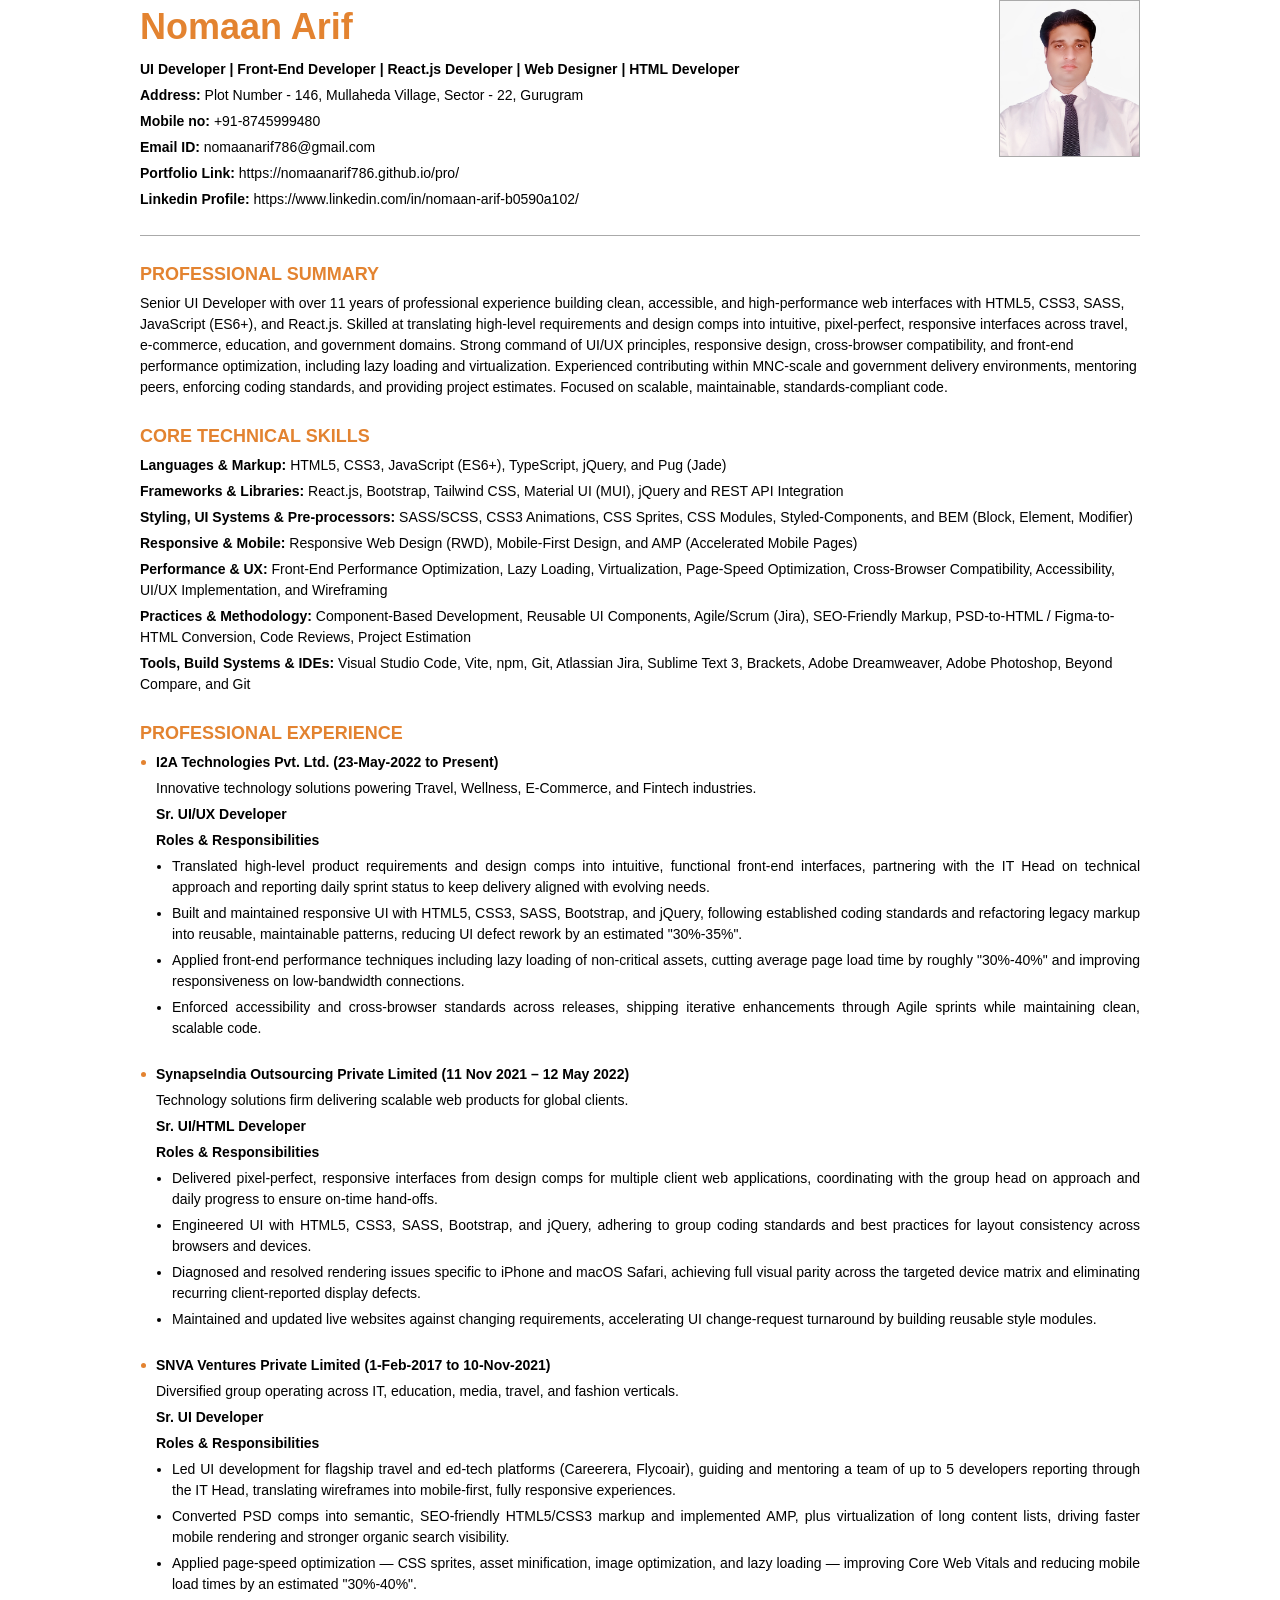
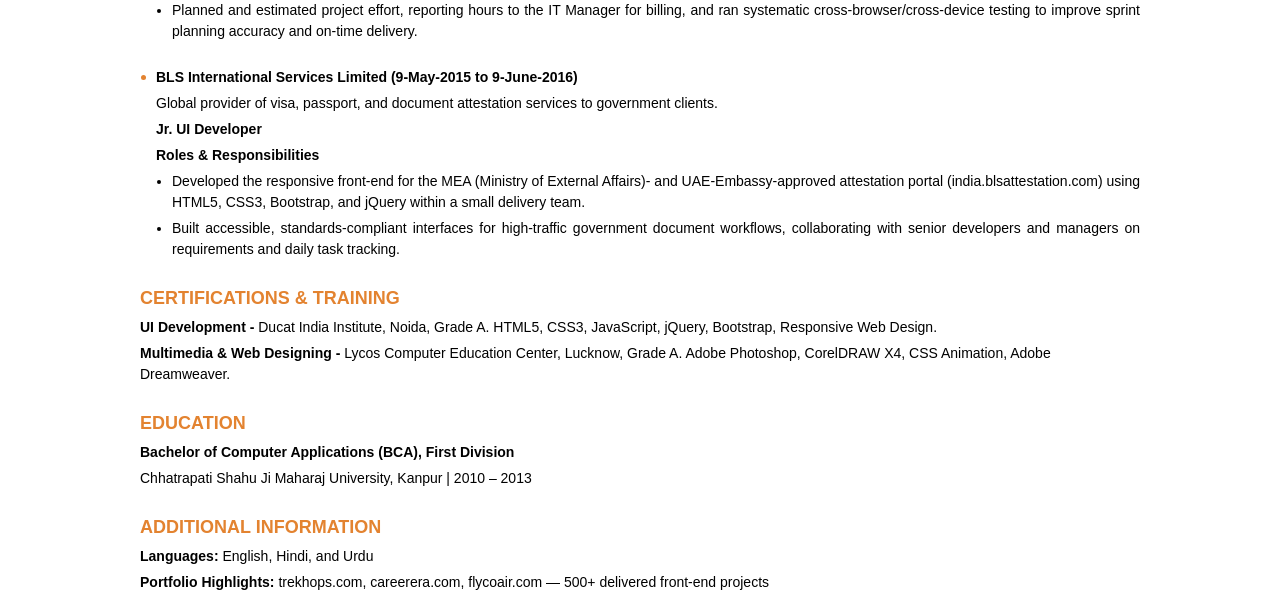
==== index.html @ 3e776d9b "new" ====
<!DOCTYPE html PUBLIC "-//W3C//DTD XHTML 1.0 Transitional//EN" "http://www.w3.org/TR/xhtml1/DTD/xhtml1-transitional.dtd">
<html xmlns="http://www.w3.org/1999/xhtml"><head><meta http-equiv="Content-Type" content="text/html; charset=UTF-8">
<title>cv_of_NomaanArif</title>
<link rel="stylesheet" href="style.css" type="text/css">
</head>
<body>
<div class="main">
    <p class="head">Nomaan Arif</p>
    <p><b>UI Developer | Front-End Developer | React.js Developer | Web Designer | HTML Developer</b></p>
    <p class="email_no"><strong>Address:</strong> Plot Number - 146, Mullaheda Village, Sector - 22, Gurugram</p>
    <p class="email_no"><strong>Mobile no:</strong> <a href="tel:+918745999480" target="_blank">+91-8745999480</a></p>
    <p class="email_no"><strong>Email ID:</strong> <a href="mailto:nomaanarif786@gmail.com" target="_blank">nomaanarif786@gmail.com</a></p>
    <p><strong>Portfolio Link:</strong> <a href="https://nomaanarif786.github.io/pro/" target="_blank">https://nomaanarif786.github.io/pro/</a></p>
    <p><strong>Linkedin Profile:</strong> <a href="https://www.linkedin.com/in/nomaan-arif-b0590a102/" target="_blank">https://www.linkedin.com/in/nomaan-arif-b0590a102/</a></p>
    <img src="images/dp.jpg" class="dp" />
    <hr>
    
    
    
    <p class="head1">PROFESSIONAL SUMMARY</p>
    <p class="m_b_30">Senior UI Developer with <span id="year"></span> of professional experience building clean, accessible, and high-performance web interfaces with HTML5, CSS3, SASS, JavaScript (ES6+), and React.js. Skilled at translating high-level requirements and design comps into intuitive, pixel-perfect, responsive interfaces across travel, e-commerce, education, and government domains. Strong command of UI/UX principles, responsive design, cross-browser compatibility, and front-end performance optimization, including lazy loading and virtualization. Experienced contributing within MNC-scale and government delivery environments, mentoring peers, enforcing coding standards, and providing project estimates. Focused on scalable, maintainable, standards-compliant code.</p>
    
    
    
    <p class="head1">CORE TECHNICAL SKILLS</p>
    <p><b>Languages & Markup:</b> HTML5, CSS3, JavaScript (ES6+), TypeScript, jQuery, and Pug (Jade)</p>
    <p><b>Frameworks & Libraries:</b> React.js, Bootstrap, Tailwind CSS, Material UI (MUI), jQuery and REST API Integration</p>
    <p><b>Styling, UI Systems & Pre-processors:</b> SASS/SCSS, CSS3 Animations, CSS Sprites, CSS Modules, Styled-Components, and BEM (Block, Element, Modifier)</p>
    <p><b>Responsive & Mobile:</b> Responsive Web Design (RWD), Mobile-First Design, and AMP (Accelerated Mobile Pages)</p>
    <p><b>Performance & UX:</b> Front-End Performance Optimization, Lazy Loading, Virtualization, Page-Speed Optimization, Cross-Browser Compatibility, Accessibility, UI/UX Implementation, and Wireframing</p>
    <p><b>Practices & Methodology:</b> Component-Based Development, Reusable UI Components, Agile/Scrum (Jira), SEO-Friendly Markup, PSD-to-HTML / Figma-to-HTML Conversion, Code Reviews, Project Estimation</p>
    <p class="m_b_30"><b>Tools, Build Systems & IDEs:</b> Visual Studio Code, Vite, npm, Git, Atlassian Jira, Sublime Text 3, Brackets, Adobe Dreamweaver, Adobe Photoshop, Beyond Compare, and Git</p>
    
    
    <p class="head1">PROFESSIONAL EXPERIENCE</p>
    <div class="full_width">
        <p class="bullet"><strong>I2A Technologies Pvt. Ltd. (23-May-2022 to Present)</strong></p>
        <p>Innovative technology solutions powering Travel, Wellness, E-Commerce, and Fintech industries.</p>
        <p><strong>Sr. UI/UX Developer</strong></p>
        <p><strong>Roles & Responsibilities</strong></p>
        <div class="full_width">
            <ul class="unorder m_b">
                <li>Translated high-level product requirements and design comps into intuitive, functional front-end interfaces, partnering with the IT Head on technical approach and reporting daily sprint status to keep delivery aligned with evolving needs.</li>
                <li>Built and maintained responsive UI with HTML5, CSS3, SASS, Bootstrap, and jQuery, following established coding standards and refactoring legacy markup into reusable, maintainable patterns, reducing UI defect rework by an estimated "30%-35%".</li>
                <li>Applied front-end performance techniques including lazy loading of non-critical assets, cutting average page load time by roughly "30%-40%" and improving responsiveness on low-bandwidth connections.</li>
                <li>Enforced accessibility and cross-browser standards across releases, shipping iterative enhancements through Agile sprints while maintaining clean, scalable code.</li>
            </ul>
        </div><!--full_width-->

        <p class="bullet"><strong>SynapseIndia Outsourcing Private Limited (11 Nov 2021 – 12 May 2022)</strong></p>
        <p>Technology solutions firm delivering scalable web products for global clients.</p>
        <p><strong>Sr. UI/HTML Developer</strong></p>
        <p><strong>Roles & Responsibilities</strong></p>
        <div class="full_width">
            <ul class="unorder m_b">
                <li>Delivered pixel-perfect, responsive interfaces from design comps for multiple client web applications, coordinating with the group head on approach and daily progress to ensure on-time hand-offs.</li>
                <li>Engineered UI with HTML5, CSS3, SASS, Bootstrap, and jQuery, adhering to group coding standards and best practices for layout consistency across browsers and devices.</li>
                <li>Diagnosed and resolved rendering issues specific to iPhone and macOS Safari, achieving full visual parity across the targeted device matrix and eliminating recurring client-reported display defects.</li>
                <li>Maintained and updated live websites against changing requirements, accelerating UI change-request turnaround by building reusable style modules.</li>
            </ul>
        </div><!--full_width-->
        <p class="bullet"><strong>SNVA Ventures Private Limited (1-Feb-2017 to 10-Nov-2021)</strong></p>
        <p>Diversified group operating across IT, education, media, travel, and fashion verticals.</p>
        <p><strong>Sr. UI Developer</strong></p>
        <p><strong>Roles & Responsibilities</strong></p>
        <div class="full_width">
            <ul class="unorder m_b">
                <li>Led UI development for flagship travel and ed-tech platforms (Careerera, Flycoair), guiding and mentoring a team of up to 5 developers reporting through the IT Head, translating wireframes into mobile-first, fully responsive experiences.</li>
                <li>Converted PSD comps into semantic, SEO-friendly HTML5/CSS3 markup and implemented AMP, plus virtualization of long content lists, driving faster mobile rendering and stronger organic search visibility.</li>
                <li>Applied page-speed optimization — CSS sprites, asset minification, image optimization, and lazy loading — improving Core Web Vitals and reducing mobile load times by an estimated "30%-40%".</li>
                <li>Planned and estimated project effort, reporting hours to the IT Manager for billing, and ran systematic cross-browser/cross-device testing to improve sprint planning accuracy and on-time delivery.</li>
            </ul>
        </div><!--full_width-->
        <p class="bullet"><strong>BLS International Services Limited (9-May-2015 to 9-June-2016)</strong></p>
        <p>Global provider of visa, passport, and document attestation services to government clients.</p>
        <p><strong>Jr. UI Developer</strong></p>
        <p><strong>Roles & Responsibilities</strong></p>
        <div class="full_width">
            <ul class="unorder">
                <li>Developed the responsive front-end for the MEA (Ministry of External Affairs)- and UAE-Embassy-approved attestation portal (india.blsattestation.com) using HTML5, CSS3, Bootstrap, and jQuery within a small delivery team.</li>
                <li>Built accessible, standards-compliant interfaces for high-traffic government document workflows, collaborating with senior developers and managers on requirements and daily task tracking.</li>
            </ul>
        </div><!--full_width-->
    </div><!--full_width-->


    <p class="head1">CERTIFICATIONS & TRAINING</p>
    <p><b>UI Development -</b> Ducat India Institute, Noida, Grade A. HTML5, CSS3, JavaScript, jQuery, Bootstrap, Responsive Web Design.</p>
    <p class="m_b_30"><b>Multimedia & Web Designing -</b> Lycos Computer Education Center, Lucknow, Grade A. Adobe Photoshop, CorelDRAW X4, CSS Animation, Adobe Dreamweaver.</p>
    
    
    <p class="head1">EDUCATION</p>
    <p><b>Bachelor of Computer Applications (BCA), First Division</b></p>
    <p class="m_b_30">Chhatrapati Shahu Ji Maharaj University, Kanpur  |  2010 – 2013</p>
    
    
    
    <p class="head1">ADDITIONAL INFORMATION</p>
    <p><strong>Languages:</strong> English, Hindi, and Urdu</p>
    <p><strong>Portfolio Highlights:</strong> trekhops.com, careerera.com, flycoair.com — 500+ delivered front-end projects</p>
    

    
</div><!--main-->

<script>
    function getExperience(joinDate) {
        const today = new Date();
        const joining = new Date(joinDate);

        // Current completed years
        let years = today.getFullYear() - joining.getFullYear();

        const thisYearAnniversary = new Date(
            today.getFullYear(),
            joining.getMonth(),
            joining.getDate()
        );

        if (today < thisYearAnniversary) {
            years--;
        }

        // Last anniversary
        const lastAnniversary = new Date(
            years + joining.getFullYear(),
            joining.getMonth(),
            joining.getDate()
        );

        // Next anniversary
        const nextAnniversary = new Date(
            lastAnniversary.getFullYear() + 1,
            joining.getMonth(),
            joining.getDate()
        );

        // About period starts 3 months before next anniversary
        const aboutStart = new Date(nextAnniversary);
        aboutStart.setMonth(aboutStart.getMonth() - 3);

        if (today >= aboutStart && today < nextAnniversary) {
            return `about ${years + 1} years`;
        }

        return `over ${years} years`;
    }

    // Example
    document.getElementById("year").innerHTML = getExperience("2015-05-09");
    // console.log(getExperience("2015-05-09"));
</script>
</body>
</html>
---- style.css ----
@charset "utf-8";
*{padding:0;margin:0;box-sizing:border-box;-webkit-box-sizing:border-box;-moz-box-sizing:border-box;-ms-box-sizing:border-box;-o-box-sizing:border-box;}
body{font-family:Arial, Helvetica, sans-serif;line-height: 1.5;font-size:14px;color:#000;}
div.clear{clear:both;}
a, a:hover, a:active, a:focus{color:#000;text-decoration: none;}
a.color{color:#e38330;font-weight: bold;}
/*li::marker{font-weight: bold;}*/
div.main{width:1000px;margin:auto;position:relative;}
p{width:100%;float:left;margin-bottom: 5px;}
p.head{color:#e38330;font-weight: bold;font-size:36px;}
p.head1{color:#e38330;font-weight: bold;text-transform: uppercase;font-size: 18px;}
p.bullet{position: relative;}
p.bullet::before{content:"";position: absolute;left:-15px;top:8px;background: #e38330;width:5px;height:5px;border-radius: 100%;-webkit-border-radius: 100%;-moz-border-radius: 100%;}
p.email_no > a{color:#000;text-decoration: none;}
img.dp{position:absolute;top:0;right:0;width:auto;height:157px;border:1px solid #aaa;}
hr{width:100%;padding:0;height: 1px;border:none;background: #aaa;float:left;margin:20px 0 25px;}
ul.unorder, ol.order{width:100%;float:left;margin-bottom: 20px;padding:0 0 0 16px;}
div.full_width{width:100%;float:left;padding-left:16px;}
div.full_width div.full_width{padding-left:0;}
ul.unorder > li{width:100%;float:left;list-style: disc;margin-bottom: 5px;text-align: justify;}
.m_b_30{margin-bottom: 25px;}
.m_b_0{margin-bottom: 0;}
ol.order.m_b{margin-bottom: 5px;}
ul.order.m_b{margin-bottom: 5px;}
ol.order > li{width:100%;float:left;list-style: number;margin-bottom: 5px;text-align: justify;}
ol.order.two > li{width:50%;}
ol.order.three > li{width:33.33%;}
ol.order.four > li{width:25%;}
table{width:100%;margin-bottom: 25px;border-collapse: collapse;}
table th, table td{border:1px solid #aaa;padding:2px 10px;}
table tr span.full_width{width:100%;float:left;margin-bottom: 5px;}
table tr span.full_width strong{font-weight:normal;text-decoration:underline;color:#e38330;}
table th{background: #f5f5f5;text-align: left;font-weight: normal;}
table sup{line-height: 1;}
table.two tr > *:first-child{width:250px;}
/* table.four th, table.four td{width:25%;} */
table.align th:first-child, table.align td:first-child{width:20%;}
table.projects.m_b{margin-bottom: 5px;}
table.projects td:first-child{background: #f5f5f5;width:20%;}
table.projects td:last-child > span.color{color:#e38330;}
table.projects ol.m_p_0{margin-bottom: 0;padding-left:15px;}
table.projects ol.m_p_0 > li:last-child{margin-bottom: 0;}
table.personal tr td:first-child{background: #f5f5f5;}
p.declaration{margin-bottom: 25px;}
ul.footer{width:100%;float:left;padding:0;margin:0;}
ul.footer > li{width:50%;float:left;list-style: none;}
ul.footer > li:nth-child(even){text-align: right;}
.bold{font-weight: bold;}
.fLetter{text-transform:capitalize;}
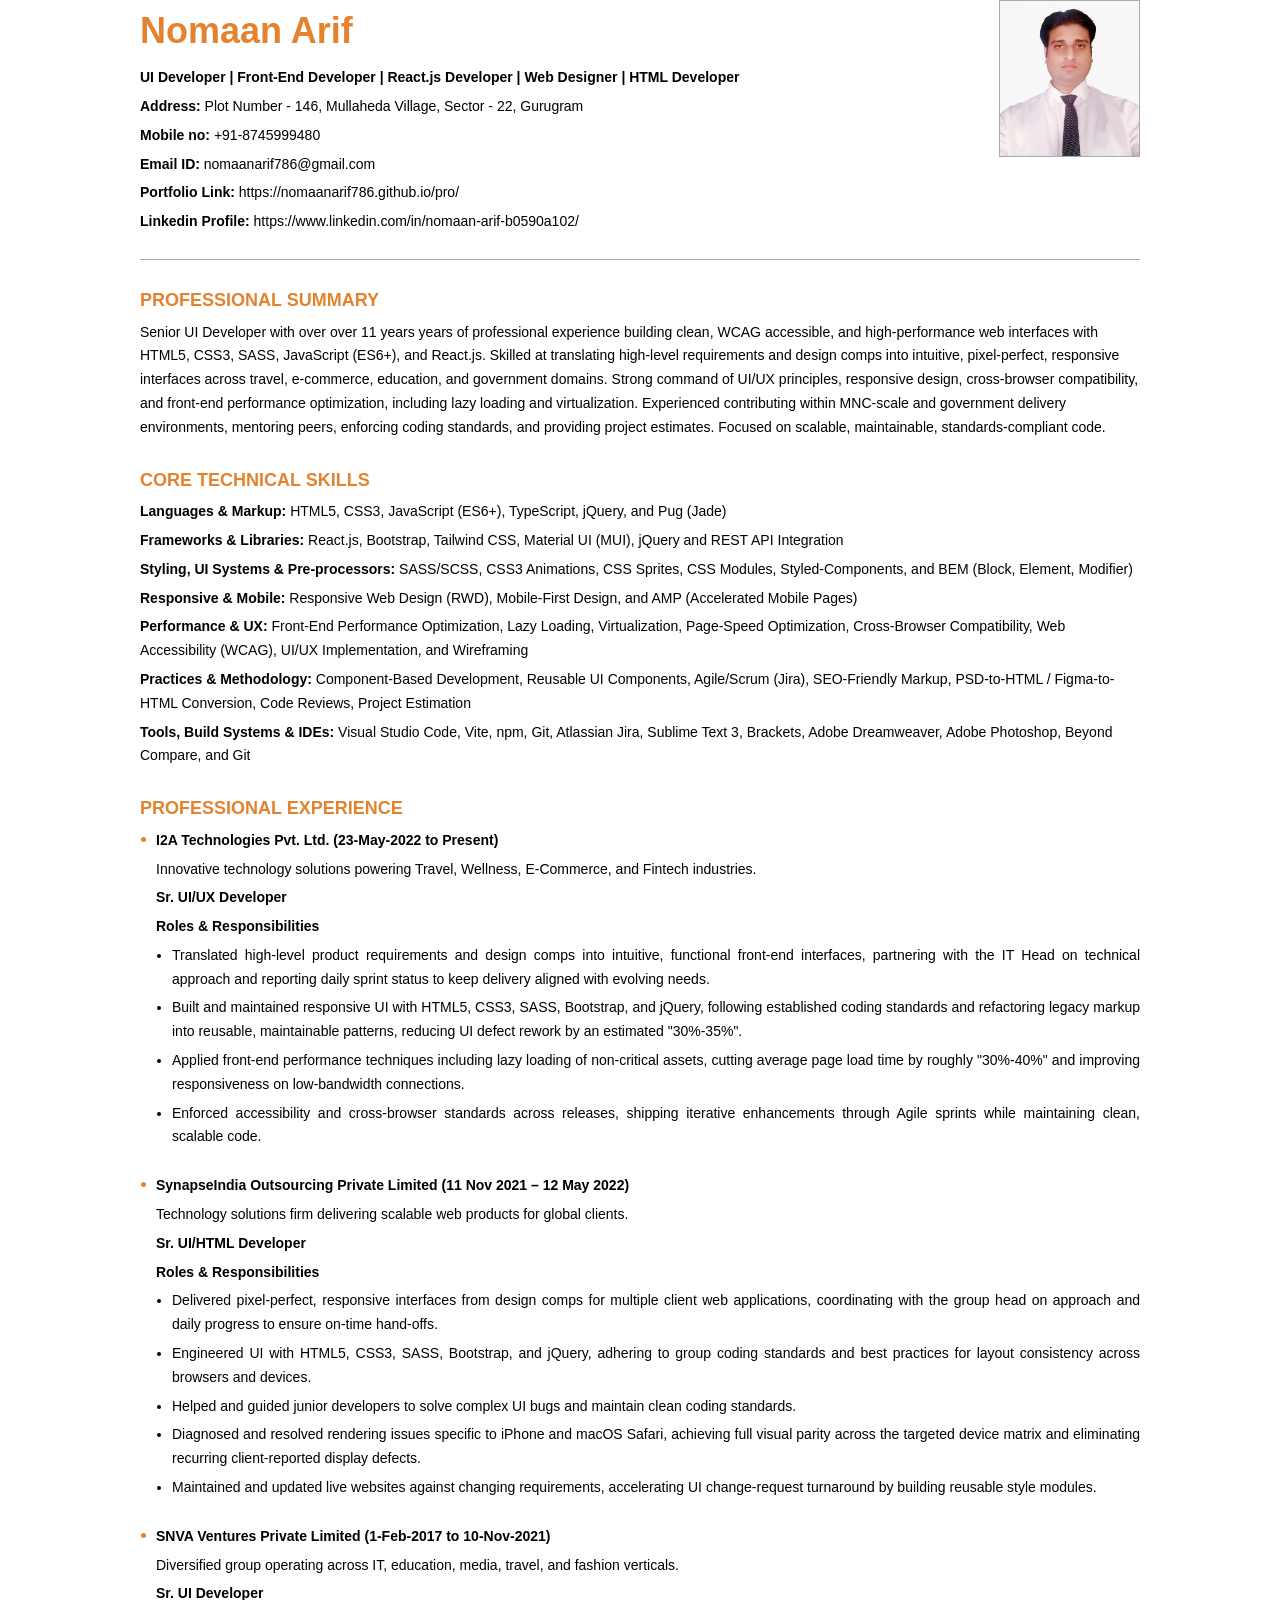
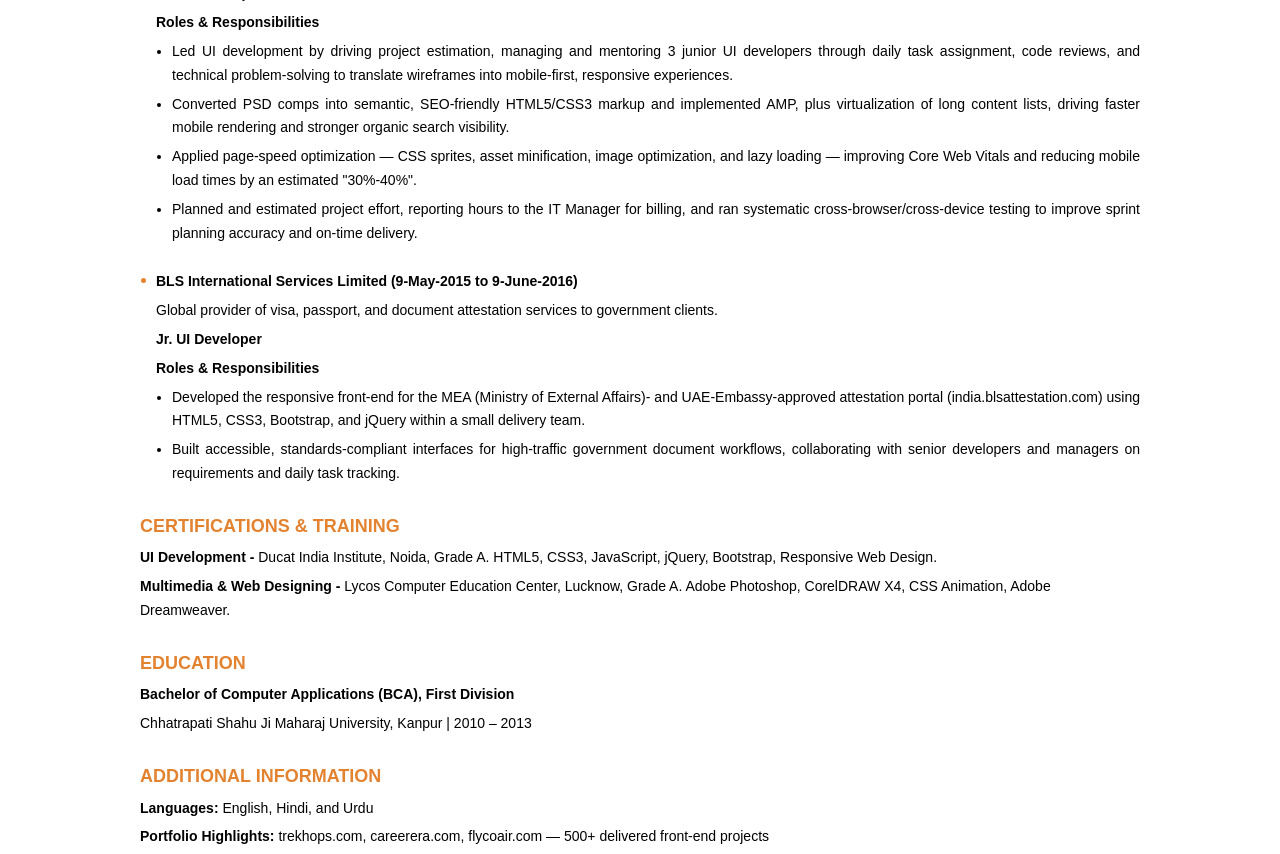
==== commit fd1a3e89: "new" ====
--- a/index.html
+++ b/index.html
@@ -18,7 +18,7 @@
     
     
     <p class="head1">PROFESSIONAL SUMMARY</p>
-    <p class="m_b_30">Senior UI Developer with <span id="year"></span> of professional experience building clean, accessible, and high-performance web interfaces with HTML5, CSS3, SASS, JavaScript (ES6+), and React.js. Skilled at translating high-level requirements and design comps into intuitive, pixel-perfect, responsive interfaces across travel, e-commerce, education, and government domains. Strong command of UI/UX principles, responsive design, cross-browser compatibility, and front-end performance optimization, including lazy loading and virtualization. Experienced contributing within MNC-scale and government delivery environments, mentoring peers, enforcing coding standards, and providing project estimates. Focused on scalable, maintainable, standards-compliant code.</p>
+    <p class="m_b_30">Senior UI Developer with over <span id="year"></span> years of professional experience building clean, WCAG accessible, and high-performance web interfaces with HTML5, CSS3, SASS, JavaScript (ES6+), and React.js. Skilled at translating high-level requirements and design comps into intuitive, pixel-perfect, responsive interfaces across travel, e-commerce, education, and government domains. Strong command of UI/UX principles, responsive design, cross-browser compatibility, and front-end performance optimization, including lazy loading and virtualization. Experienced contributing within MNC-scale and government delivery environments, mentoring peers, enforcing coding standards, and providing project estimates. Focused on scalable, maintainable, standards-compliant code.</p>
     
     
     
@@ -27,7 +27,7 @@
     <p><b>Frameworks & Libraries:</b> React.js, Bootstrap, Tailwind CSS, Material UI (MUI), jQuery and REST API Integration</p>
     <p><b>Styling, UI Systems & Pre-processors:</b> SASS/SCSS, CSS3 Animations, CSS Sprites, CSS Modules, Styled-Components, and BEM (Block, Element, Modifier)</p>
     <p><b>Responsive & Mobile:</b> Responsive Web Design (RWD), Mobile-First Design, and AMP (Accelerated Mobile Pages)</p>
-    <p><b>Performance & UX:</b> Front-End Performance Optimization, Lazy Loading, Virtualization, Page-Speed Optimization, Cross-Browser Compatibility, Accessibility, UI/UX Implementation, and Wireframing</p>
+    <p><b>Performance & UX:</b> Front-End Performance Optimization, Lazy Loading, Virtualization, Page-Speed Optimization, Cross-Browser Compatibility, Web Accessibility (WCAG), UI/UX Implementation, and Wireframing</p>
     <p><b>Practices & Methodology:</b> Component-Based Development, Reusable UI Components, Agile/Scrum (Jira), SEO-Friendly Markup, PSD-to-HTML / Figma-to-HTML Conversion, Code Reviews, Project Estimation</p>
     <p class="m_b_30"><b>Tools, Build Systems & IDEs:</b> Visual Studio Code, Vite, npm, Git, Atlassian Jira, Sublime Text 3, Brackets, Adobe Dreamweaver, Adobe Photoshop, Beyond Compare, and Git</p>
     
@@ -55,6 +55,7 @@
             <ul class="unorder m_b">
                 <li>Delivered pixel-perfect, responsive interfaces from design comps for multiple client web applications, coordinating with the group head on approach and daily progress to ensure on-time hand-offs.</li>
                 <li>Engineered UI with HTML5, CSS3, SASS, Bootstrap, and jQuery, adhering to group coding standards and best practices for layout consistency across browsers and devices.</li>
+                <li>Helped and guided junior developers to solve complex UI bugs and maintain clean coding standards.</li>
                 <li>Diagnosed and resolved rendering issues specific to iPhone and macOS Safari, achieving full visual parity across the targeted device matrix and eliminating recurring client-reported display defects.</li>
                 <li>Maintained and updated live websites against changing requirements, accelerating UI change-request turnaround by building reusable style modules.</li>
             </ul>
@@ -65,7 +66,7 @@
         <p><strong>Roles & Responsibilities</strong></p>
         <div class="full_width">
             <ul class="unorder m_b">
-                <li>Led UI development for flagship travel and ed-tech platforms (Careerera, Flycoair), guiding and mentoring a team of up to 5 developers reporting through the IT Head, translating wireframes into mobile-first, fully responsive experiences.</li>
+                <li>Led UI development by driving project estimation, managing and mentoring 3 junior UI developers through daily task assignment, code reviews, and technical problem-solving to translate wireframes into mobile-first, responsive experiences.</li>
                 <li>Converted PSD comps into semantic, SEO-friendly HTML5/CSS3 markup and implemented AMP, plus virtualization of long content lists, driving faster mobile rendering and stronger organic search visibility.</li>
                 <li>Applied page-speed optimization — CSS sprites, asset minification, image optimization, and lazy loading — improving Core Web Vitals and reducing mobile load times by an estimated "30%-40%".</li>
                 <li>Planned and estimated project effort, reporting hours to the IT Manager for billing, and ran systematic cross-browser/cross-device testing to improve sprint planning accuracy and on-time delivery.</li>
--- a/style.css
+++ b/style.css
@@ -1,6 +1,6 @@
 @charset "utf-8";
 *{padding:0;margin:0;box-sizing:border-box;-webkit-box-sizing:border-box;-moz-box-sizing:border-box;-ms-box-sizing:border-box;-o-box-sizing:border-box;}
-body{font-family:Arial, Helvetica, sans-serif;line-height: 1.5;font-size:14px;color:#000;}
+body{font-family:Arial, Helvetica, sans-serif;line-height: 1.7;font-size:14px;color:#000;}
 div.clear{clear:both;}
 a, a:hover, a:active, a:focus{color:#000;text-decoration: none;}
 a.color{color:#e38330;font-weight: bold;}
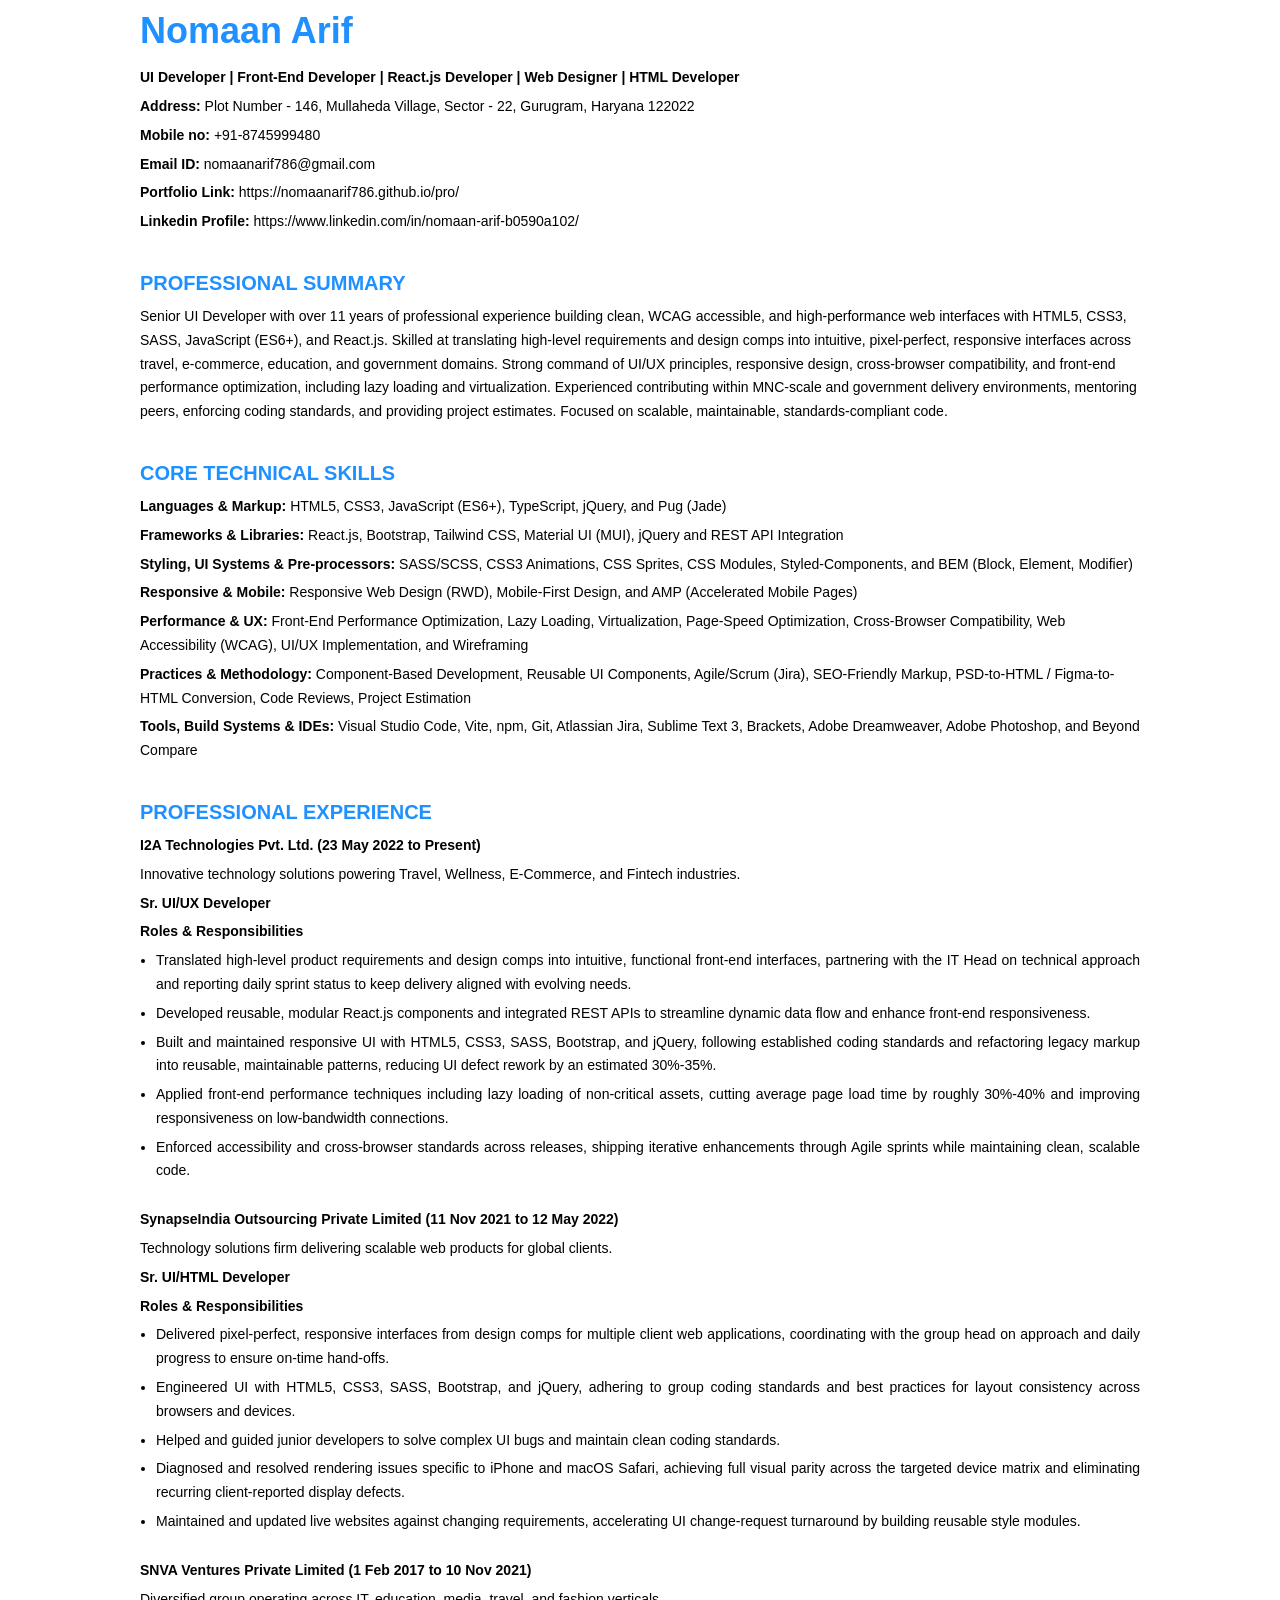
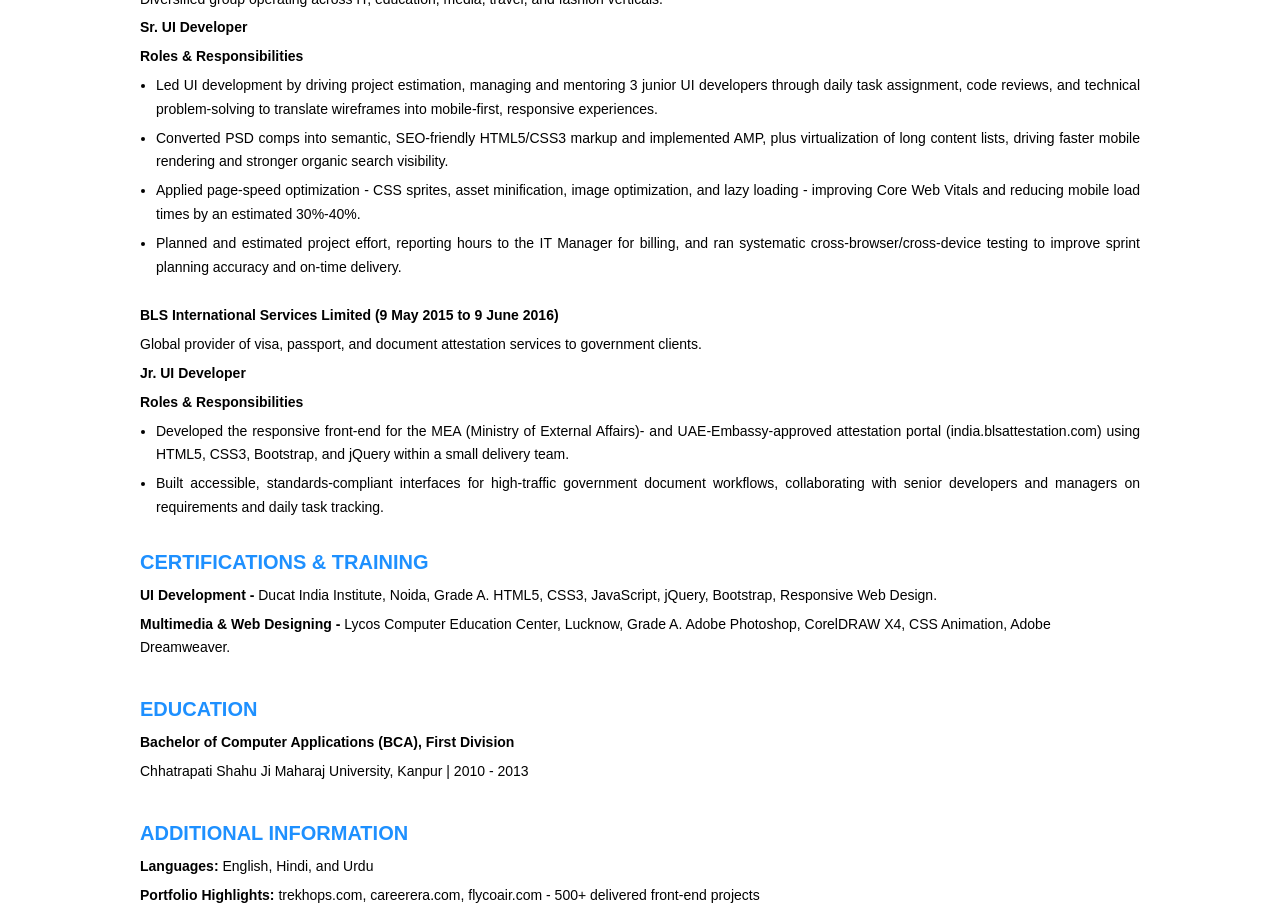
==== commit 97901aa3: "new" ====
--- a/index.html
+++ b/index.html
@@ -1,24 +1,26 @@
-<!DOCTYPE html PUBLIC "-//W3C//DTD XHTML 1.0 Transitional//EN" "http://www.w3.org/TR/xhtml1/DTD/xhtml1-transitional.dtd">
-<html xmlns="http://www.w3.org/1999/xhtml"><head><meta http-equiv="Content-Type" content="text/html; charset=UTF-8">
-<title>cv_of_NomaanArif</title>
-<link rel="stylesheet" href="style.css" type="text/css">
+<!DOCTYPE html>
+<html>
+<head>
+    <meta http-equiv="Content-Type" content="text/html; charset=UTF-8">
+    <title>cv_of_NomaanArif</title>
+    <link rel="stylesheet" href="style.css" type="text/css">
 </head>
 <body>
 <div class="main">
     <p class="head">Nomaan Arif</p>
     <p><b>UI Developer | Front-End Developer | React.js Developer | Web Designer | HTML Developer</b></p>
-    <p class="email_no"><strong>Address:</strong> Plot Number - 146, Mullaheda Village, Sector - 22, Gurugram</p>
+    <p class="email_no"><strong>Address:</strong> Plot Number - 146, Mullaheda Village, Sector - 22, Gurugram, Haryana 122022</p>
     <p class="email_no"><strong>Mobile no:</strong> <a href="tel:+918745999480" target="_blank">+91-8745999480</a></p>
     <p class="email_no"><strong>Email ID:</strong> <a href="mailto:nomaanarif786@gmail.com" target="_blank">nomaanarif786@gmail.com</a></p>
     <p><strong>Portfolio Link:</strong> <a href="https://nomaanarif786.github.io/pro/" target="_blank">https://nomaanarif786.github.io/pro/</a></p>
-    <p><strong>Linkedin Profile:</strong> <a href="https://www.linkedin.com/in/nomaan-arif-b0590a102/" target="_blank">https://www.linkedin.com/in/nomaan-arif-b0590a102/</a></p>
-    <img src="images/dp.jpg" class="dp" />
-    <hr>
+    <p class="m_b_30"><strong>Linkedin Profile:</strong> <a href="https://www.linkedin.com/in/nomaan-arif-b0590a102/" target="_blank">https://www.linkedin.com/in/nomaan-arif-b0590a102/</a></p>
+    <!-- <img src="images/dp.jpg" class="dp" />
+    <hr> -->
     
     
     
     <p class="head1">PROFESSIONAL SUMMARY</p>
-    <p class="m_b_30">Senior UI Developer with over <span id="year"></span> years of professional experience building clean, WCAG accessible, and high-performance web interfaces with HTML5, CSS3, SASS, JavaScript (ES6+), and React.js. Skilled at translating high-level requirements and design comps into intuitive, pixel-perfect, responsive interfaces across travel, e-commerce, education, and government domains. Strong command of UI/UX principles, responsive design, cross-browser compatibility, and front-end performance optimization, including lazy loading and virtualization. Experienced contributing within MNC-scale and government delivery environments, mentoring peers, enforcing coding standards, and providing project estimates. Focused on scalable, maintainable, standards-compliant code.</p>
+    <p class="m_b_30">Senior UI Developer with <span id="year"></span> of professional experience building clean, WCAG accessible, and high-performance web interfaces with HTML5, CSS3, SASS, JavaScript (ES6+), and React.js. Skilled at translating high-level requirements and design comps into intuitive, pixel-perfect, responsive interfaces across travel, e-commerce, education, and government domains. Strong command of UI/UX principles, responsive design, cross-browser compatibility, and front-end performance optimization, including lazy loading and virtualization. Experienced contributing within MNC-scale and government delivery environments, mentoring peers, enforcing coding standards, and providing project estimates. Focused on scalable, maintainable, standards-compliant code.</p>
     
     
     
@@ -29,25 +31,26 @@
     <p><b>Responsive & Mobile:</b> Responsive Web Design (RWD), Mobile-First Design, and AMP (Accelerated Mobile Pages)</p>
     <p><b>Performance & UX:</b> Front-End Performance Optimization, Lazy Loading, Virtualization, Page-Speed Optimization, Cross-Browser Compatibility, Web Accessibility (WCAG), UI/UX Implementation, and Wireframing</p>
     <p><b>Practices & Methodology:</b> Component-Based Development, Reusable UI Components, Agile/Scrum (Jira), SEO-Friendly Markup, PSD-to-HTML / Figma-to-HTML Conversion, Code Reviews, Project Estimation</p>
-    <p class="m_b_30"><b>Tools, Build Systems & IDEs:</b> Visual Studio Code, Vite, npm, Git, Atlassian Jira, Sublime Text 3, Brackets, Adobe Dreamweaver, Adobe Photoshop, Beyond Compare, and Git</p>
+    <p class="m_b_30"><b>Tools, Build Systems & IDEs:</b> Visual Studio Code, Vite, npm, Git, Atlassian Jira, Sublime Text 3, Brackets, Adobe Dreamweaver, Adobe Photoshop, and Beyond Compare</p>
     
     
     <p class="head1">PROFESSIONAL EXPERIENCE</p>
     <div class="full_width">
-        <p class="bullet"><strong>I2A Technologies Pvt. Ltd. (23-May-2022 to Present)</strong></p>
+        <p class="bullet"><strong>I2A Technologies Pvt. Ltd. (23 May 2022 to Present)</strong></p>
         <p>Innovative technology solutions powering Travel, Wellness, E-Commerce, and Fintech industries.</p>
         <p><strong>Sr. UI/UX Developer</strong></p>
         <p><strong>Roles & Responsibilities</strong></p>
         <div class="full_width">
             <ul class="unorder m_b">
                 <li>Translated high-level product requirements and design comps into intuitive, functional front-end interfaces, partnering with the IT Head on technical approach and reporting daily sprint status to keep delivery aligned with evolving needs.</li>
-                <li>Built and maintained responsive UI with HTML5, CSS3, SASS, Bootstrap, and jQuery, following established coding standards and refactoring legacy markup into reusable, maintainable patterns, reducing UI defect rework by an estimated "30%-35%".</li>
-                <li>Applied front-end performance techniques including lazy loading of non-critical assets, cutting average page load time by roughly "30%-40%" and improving responsiveness on low-bandwidth connections.</li>
+                <li>Developed reusable, modular React.js components and integrated REST APIs to streamline dynamic data flow and enhance front-end responsiveness.</li>
+                <li>Built and maintained responsive UI with HTML5, CSS3, SASS, Bootstrap, and jQuery, following established coding standards and refactoring legacy markup into reusable, maintainable patterns, reducing UI defect rework by an estimated 30%-35%.</li>
+                <li>Applied front-end performance techniques including lazy loading of non-critical assets, cutting average page load time by roughly 30%-40% and improving responsiveness on low-bandwidth connections.</li>
                 <li>Enforced accessibility and cross-browser standards across releases, shipping iterative enhancements through Agile sprints while maintaining clean, scalable code.</li>
             </ul>
         </div><!--full_width-->
 
-        <p class="bullet"><strong>SynapseIndia Outsourcing Private Limited (11 Nov 2021 – 12 May 2022)</strong></p>
+        <p class="bullet"><strong>SynapseIndia Outsourcing Private Limited (11 Nov 2021 to 12 May 2022)</strong></p>
         <p>Technology solutions firm delivering scalable web products for global clients.</p>
         <p><strong>Sr. UI/HTML Developer</strong></p>
         <p><strong>Roles & Responsibilities</strong></p>
@@ -60,7 +63,7 @@
                 <li>Maintained and updated live websites against changing requirements, accelerating UI change-request turnaround by building reusable style modules.</li>
             </ul>
         </div><!--full_width-->
-        <p class="bullet"><strong>SNVA Ventures Private Limited (1-Feb-2017 to 10-Nov-2021)</strong></p>
+        <p class="bullet"><strong>SNVA Ventures Private Limited (1 Feb 2017 to 10 Nov 2021)</strong></p>
         <p>Diversified group operating across IT, education, media, travel, and fashion verticals.</p>
         <p><strong>Sr. UI Developer</strong></p>
         <p><strong>Roles & Responsibilities</strong></p>
@@ -68,11 +71,11 @@
             <ul class="unorder m_b">
                 <li>Led UI development by driving project estimation, managing and mentoring 3 junior UI developers through daily task assignment, code reviews, and technical problem-solving to translate wireframes into mobile-first, responsive experiences.</li>
                 <li>Converted PSD comps into semantic, SEO-friendly HTML5/CSS3 markup and implemented AMP, plus virtualization of long content lists, driving faster mobile rendering and stronger organic search visibility.</li>
-                <li>Applied page-speed optimization — CSS sprites, asset minification, image optimization, and lazy loading — improving Core Web Vitals and reducing mobile load times by an estimated "30%-40%".</li>
+                <li>Applied page-speed optimization - CSS sprites, asset minification, image optimization, and lazy loading - improving Core Web Vitals and reducing mobile load times by an estimated 30%-40%.</li>
                 <li>Planned and estimated project effort, reporting hours to the IT Manager for billing, and ran systematic cross-browser/cross-device testing to improve sprint planning accuracy and on-time delivery.</li>
             </ul>
         </div><!--full_width-->
-        <p class="bullet"><strong>BLS International Services Limited (9-May-2015 to 9-June-2016)</strong></p>
+        <p class="bullet"><strong>BLS International Services Limited (9 May 2015 to 9 June 2016)</strong></p>
         <p>Global provider of visa, passport, and document attestation services to government clients.</p>
         <p><strong>Jr. UI Developer</strong></p>
         <p><strong>Roles & Responsibilities</strong></p>
@@ -92,13 +95,13 @@
     
     <p class="head1">EDUCATION</p>
     <p><b>Bachelor of Computer Applications (BCA), First Division</b></p>
-    <p class="m_b_30">Chhatrapati Shahu Ji Maharaj University, Kanpur  |  2010 – 2013</p>
+    <p class="m_b_30">Chhatrapati Shahu Ji Maharaj University, Kanpur | 2010 - 2013</p>
     
     
     
     <p class="head1">ADDITIONAL INFORMATION</p>
     <p><strong>Languages:</strong> English, Hindi, and Urdu</p>
-    <p><strong>Portfolio Highlights:</strong> trekhops.com, careerera.com, flycoair.com — 500+ delivered front-end projects</p>
+    <p><strong>Portfolio Highlights:</strong> trekhops.com, careerera.com, flycoair.com - 500+ delivered front-end projects</p>
     
 
     
--- a/style.css
+++ b/style.css
@@ -1,24 +1,27 @@
 @charset "utf-8";
+:root{
+    --c1:dodgerblue;
+}
 *{padding:0;margin:0;box-sizing:border-box;-webkit-box-sizing:border-box;-moz-box-sizing:border-box;-ms-box-sizing:border-box;-o-box-sizing:border-box;}
 body{font-family:Arial, Helvetica, sans-serif;line-height: 1.7;font-size:14px;color:#000;}
 div.clear{clear:both;}
 a, a:hover, a:active, a:focus{color:#000;text-decoration: none;}
-a.color{color:#e38330;font-weight: bold;}
+a.color{color:var(--c1);font-weight: bold;}
 /*li::marker{font-weight: bold;}*/
 div.main{width:1000px;margin:auto;position:relative;}
 p{width:100%;float:left;margin-bottom: 5px;}
-p.head{color:#e38330;font-weight: bold;font-size:36px;}
-p.head1{color:#e38330;font-weight: bold;text-transform: uppercase;font-size: 18px;}
+p.head{color:var(--c1);font-weight: bold;font-size:36px;}
+p.head1{color:var(--c1);font-weight: bold;text-transform: uppercase;font-size: 20px;}
 p.bullet{position: relative;}
-p.bullet::before{content:"";position: absolute;left:-15px;top:8px;background: #e38330;width:5px;height:5px;border-radius: 100%;-webkit-border-radius: 100%;-moz-border-radius: 100%;}
+p.bullet::before{content:"";position: absolute;left:-15px;top:8px;background: var(--c1);width:5px;height:5px;border-radius: 100%;-webkit-border-radius: 100%;-moz-border-radius: 100%;display: none;}
 p.email_no > a{color:#000;text-decoration: none;}
 img.dp{position:absolute;top:0;right:0;width:auto;height:157px;border:1px solid #aaa;}
 hr{width:100%;padding:0;height: 1px;border:none;background: #aaa;float:left;margin:20px 0 25px;}
 ul.unorder, ol.order{width:100%;float:left;margin-bottom: 20px;padding:0 0 0 16px;}
-div.full_width{width:100%;float:left;padding-left:16px;}
+div.full_width{width:100%;float:left;padding-left:0;}
 div.full_width div.full_width{padding-left:0;}
 ul.unorder > li{width:100%;float:left;list-style: disc;margin-bottom: 5px;text-align: justify;}
-.m_b_30{margin-bottom: 25px;}
+.m_b_30{margin-bottom: 32px;}
 .m_b_0{margin-bottom: 0;}
 ol.order.m_b{margin-bottom: 5px;}
 ul.order.m_b{margin-bottom: 5px;}
@@ -29,7 +32,7 @@
 table{width:100%;margin-bottom: 25px;border-collapse: collapse;}
 table th, table td{border:1px solid #aaa;padding:2px 10px;}
 table tr span.full_width{width:100%;float:left;margin-bottom: 5px;}
-table tr span.full_width strong{font-weight:normal;text-decoration:underline;color:#e38330;}
+table tr span.full_width strong{font-weight:normal;text-decoration:underline;color:var(--c1);}
 table th{background: #f5f5f5;text-align: left;font-weight: normal;}
 table sup{line-height: 1;}
 table.two tr > *:first-child{width:250px;}
@@ -37,7 +40,7 @@
 table.align th:first-child, table.align td:first-child{width:20%;}
 table.projects.m_b{margin-bottom: 5px;}
 table.projects td:first-child{background: #f5f5f5;width:20%;}
-table.projects td:last-child > span.color{color:#e38330;}
+table.projects td:last-child > span.color{color:var(--c1);}
 table.projects ol.m_p_0{margin-bottom: 0;padding-left:15px;}
 table.projects ol.m_p_0 > li:last-child{margin-bottom: 0;}
 table.personal tr td:first-child{background: #f5f5f5;}
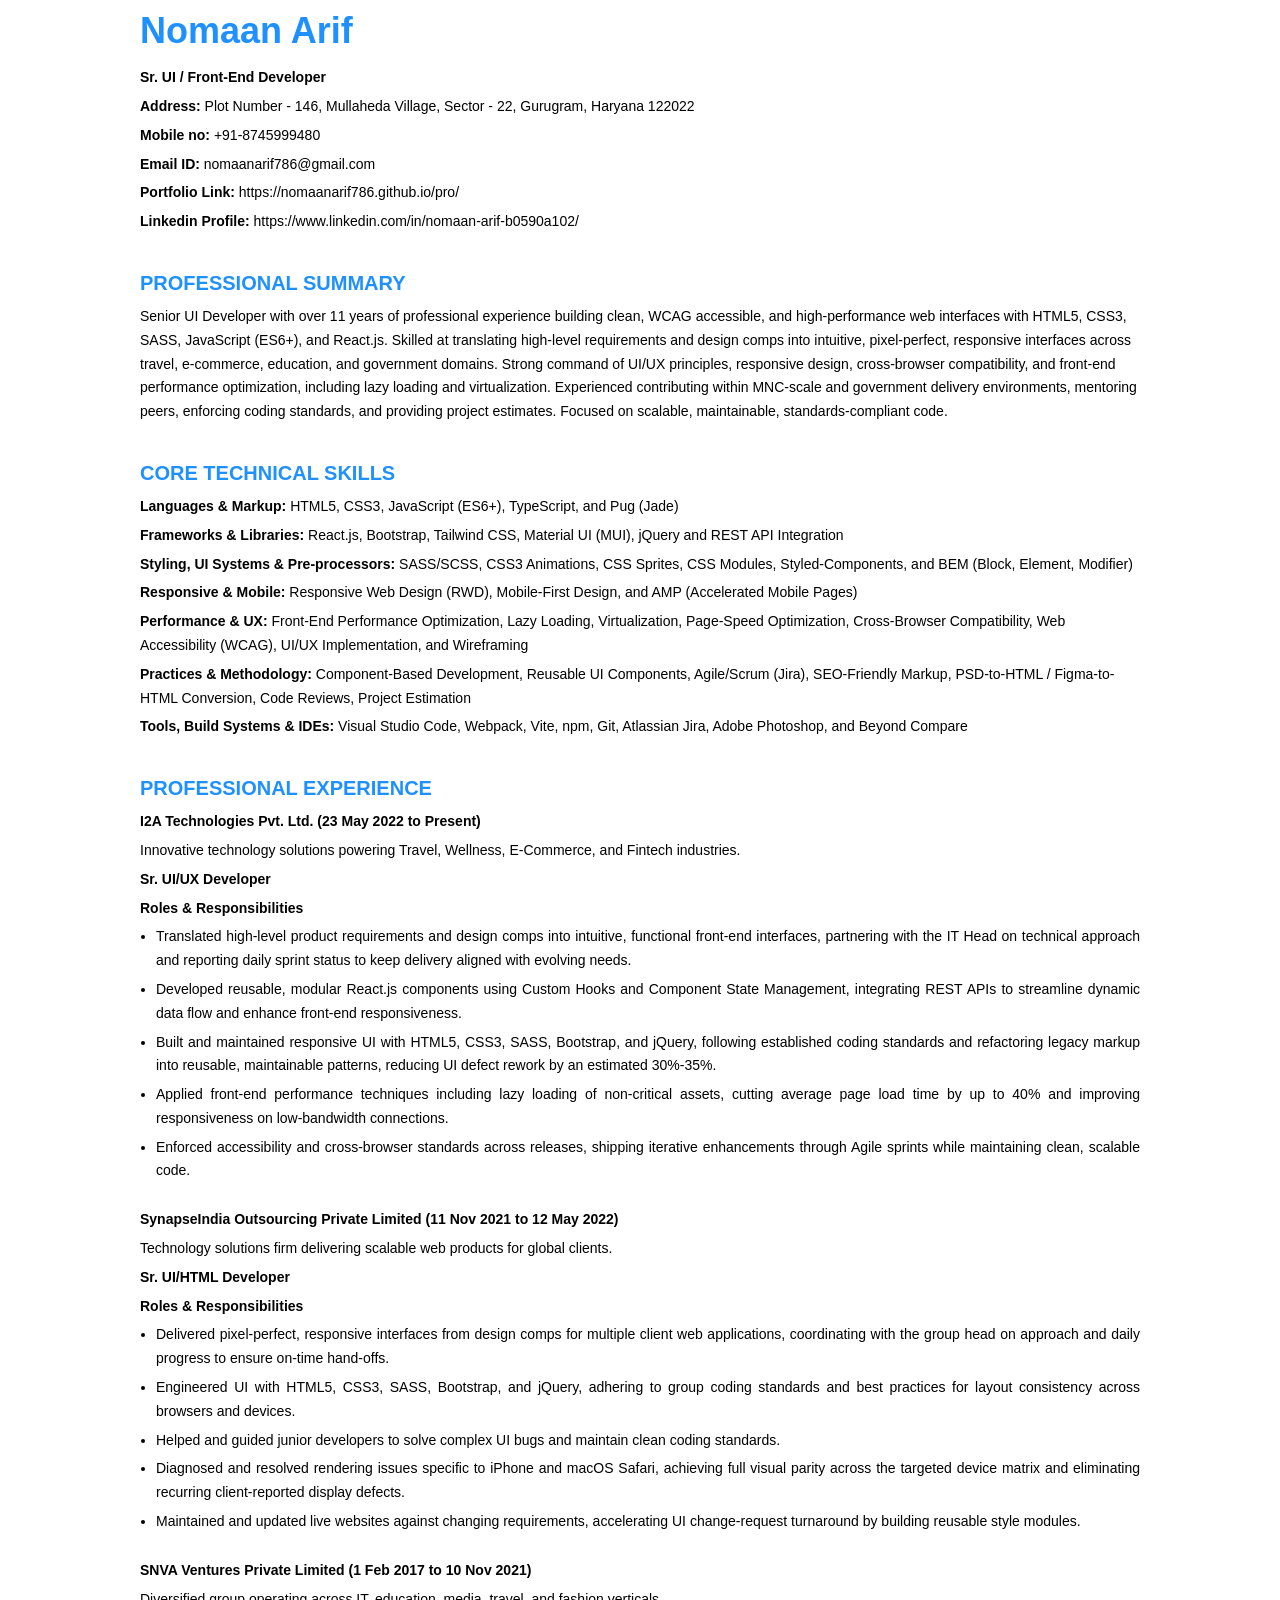
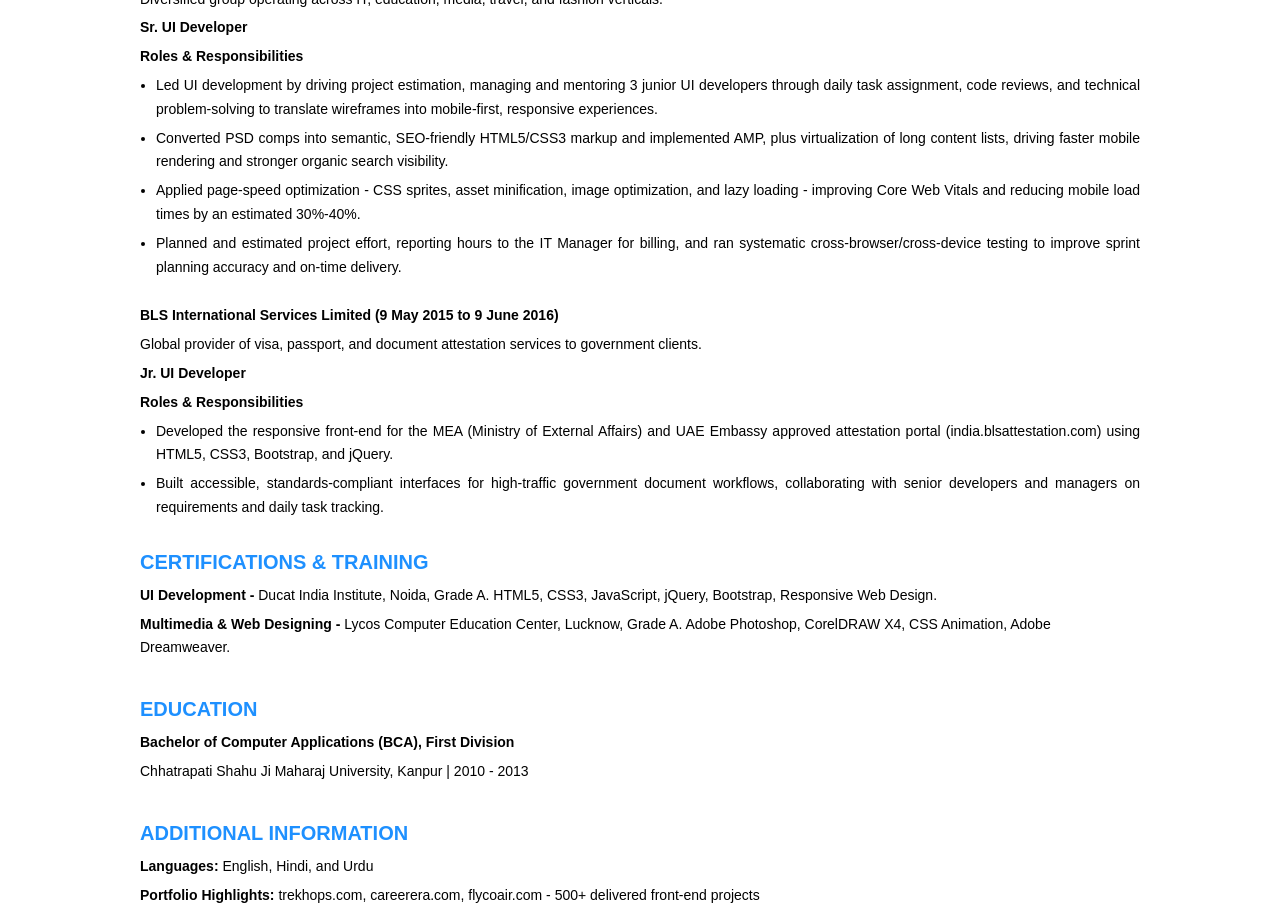
==== commit cd1eeeec: "new" ====
--- a/index.html
+++ b/index.html
@@ -8,7 +8,7 @@
 <body>
 <div class="main">
     <p class="head">Nomaan Arif</p>
-    <p><b>UI Developer | Front-End Developer | React.js Developer | Web Designer | HTML Developer</b></p>
+    <p><b>Sr. UI / Front-End Developer</b></p>
     <p class="email_no"><strong>Address:</strong> Plot Number - 146, Mullaheda Village, Sector - 22, Gurugram, Haryana 122022</p>
     <p class="email_no"><strong>Mobile no:</strong> <a href="tel:+918745999480" target="_blank">+91-8745999480</a></p>
     <p class="email_no"><strong>Email ID:</strong> <a href="mailto:nomaanarif786@gmail.com" target="_blank">nomaanarif786@gmail.com</a></p>
@@ -25,13 +25,13 @@
     
     
     <p class="head1">CORE TECHNICAL SKILLS</p>
-    <p><b>Languages & Markup:</b> HTML5, CSS3, JavaScript (ES6+), TypeScript, jQuery, and Pug (Jade)</p>
+    <p><b>Languages & Markup:</b> HTML5, CSS3, JavaScript (ES6+), TypeScript, and Pug (Jade)</p>
     <p><b>Frameworks & Libraries:</b> React.js, Bootstrap, Tailwind CSS, Material UI (MUI), jQuery and REST API Integration</p>
     <p><b>Styling, UI Systems & Pre-processors:</b> SASS/SCSS, CSS3 Animations, CSS Sprites, CSS Modules, Styled-Components, and BEM (Block, Element, Modifier)</p>
     <p><b>Responsive & Mobile:</b> Responsive Web Design (RWD), Mobile-First Design, and AMP (Accelerated Mobile Pages)</p>
     <p><b>Performance & UX:</b> Front-End Performance Optimization, Lazy Loading, Virtualization, Page-Speed Optimization, Cross-Browser Compatibility, Web Accessibility (WCAG), UI/UX Implementation, and Wireframing</p>
     <p><b>Practices & Methodology:</b> Component-Based Development, Reusable UI Components, Agile/Scrum (Jira), SEO-Friendly Markup, PSD-to-HTML / Figma-to-HTML Conversion, Code Reviews, Project Estimation</p>
-    <p class="m_b_30"><b>Tools, Build Systems & IDEs:</b> Visual Studio Code, Vite, npm, Git, Atlassian Jira, Sublime Text 3, Brackets, Adobe Dreamweaver, Adobe Photoshop, and Beyond Compare</p>
+    <p class="m_b_30"><b>Tools, Build Systems & IDEs:</b> Visual Studio Code, Webpack, Vite, npm, Git, Atlassian Jira, Adobe Photoshop, and Beyond Compare</p>
     
     
     <p class="head1">PROFESSIONAL EXPERIENCE</p>
@@ -43,9 +43,9 @@
         <div class="full_width">
             <ul class="unorder m_b">
                 <li>Translated high-level product requirements and design comps into intuitive, functional front-end interfaces, partnering with the IT Head on technical approach and reporting daily sprint status to keep delivery aligned with evolving needs.</li>
-                <li>Developed reusable, modular React.js components and integrated REST APIs to streamline dynamic data flow and enhance front-end responsiveness.</li>
+                <li>Developed reusable, modular React.js components using Custom Hooks and Component State Management, integrating REST APIs to streamline dynamic data flow and enhance front-end responsiveness.</li>
                 <li>Built and maintained responsive UI with HTML5, CSS3, SASS, Bootstrap, and jQuery, following established coding standards and refactoring legacy markup into reusable, maintainable patterns, reducing UI defect rework by an estimated 30%-35%.</li>
-                <li>Applied front-end performance techniques including lazy loading of non-critical assets, cutting average page load time by roughly 30%-40% and improving responsiveness on low-bandwidth connections.</li>
+                <li>Applied front-end performance techniques including lazy loading of non-critical assets, cutting average page load time by up to 40% and improving responsiveness on low-bandwidth connections.</li>
                 <li>Enforced accessibility and cross-browser standards across releases, shipping iterative enhancements through Agile sprints while maintaining clean, scalable code.</li>
             </ul>
         </div><!--full_width-->
@@ -81,7 +81,7 @@
         <p><strong>Roles & Responsibilities</strong></p>
         <div class="full_width">
             <ul class="unorder">
-                <li>Developed the responsive front-end for the MEA (Ministry of External Affairs)- and UAE-Embassy-approved attestation portal (india.blsattestation.com) using HTML5, CSS3, Bootstrap, and jQuery within a small delivery team.</li>
+                <li>Developed the responsive front-end for the MEA (Ministry of External Affairs) and UAE Embassy approved attestation portal (india.blsattestation.com) using HTML5, CSS3, Bootstrap, and jQuery.</li>
                 <li>Built accessible, standards-compliant interfaces for high-traffic government document workflows, collaborating with senior developers and managers on requirements and daily task tracking.</li>
             </ul>
         </div><!--full_width-->
@@ -101,7 +101,7 @@
     
     <p class="head1">ADDITIONAL INFORMATION</p>
     <p><strong>Languages:</strong> English, Hindi, and Urdu</p>
-    <p><strong>Portfolio Highlights:</strong> trekhops.com, careerera.com, flycoair.com - 500+ delivered front-end projects</p>
+    <p><strong>Portfolio Highlights:</strong> <a href="https://trekhops.com" target="_blank">trekhops.com</a>, <a href="https://careerera.com" target="_blank">careerera.com</a>, <a href="https://flycoair.com" target="_blank">flycoair.com</a> - 500+ delivered front-end projects</p>
     
 
     
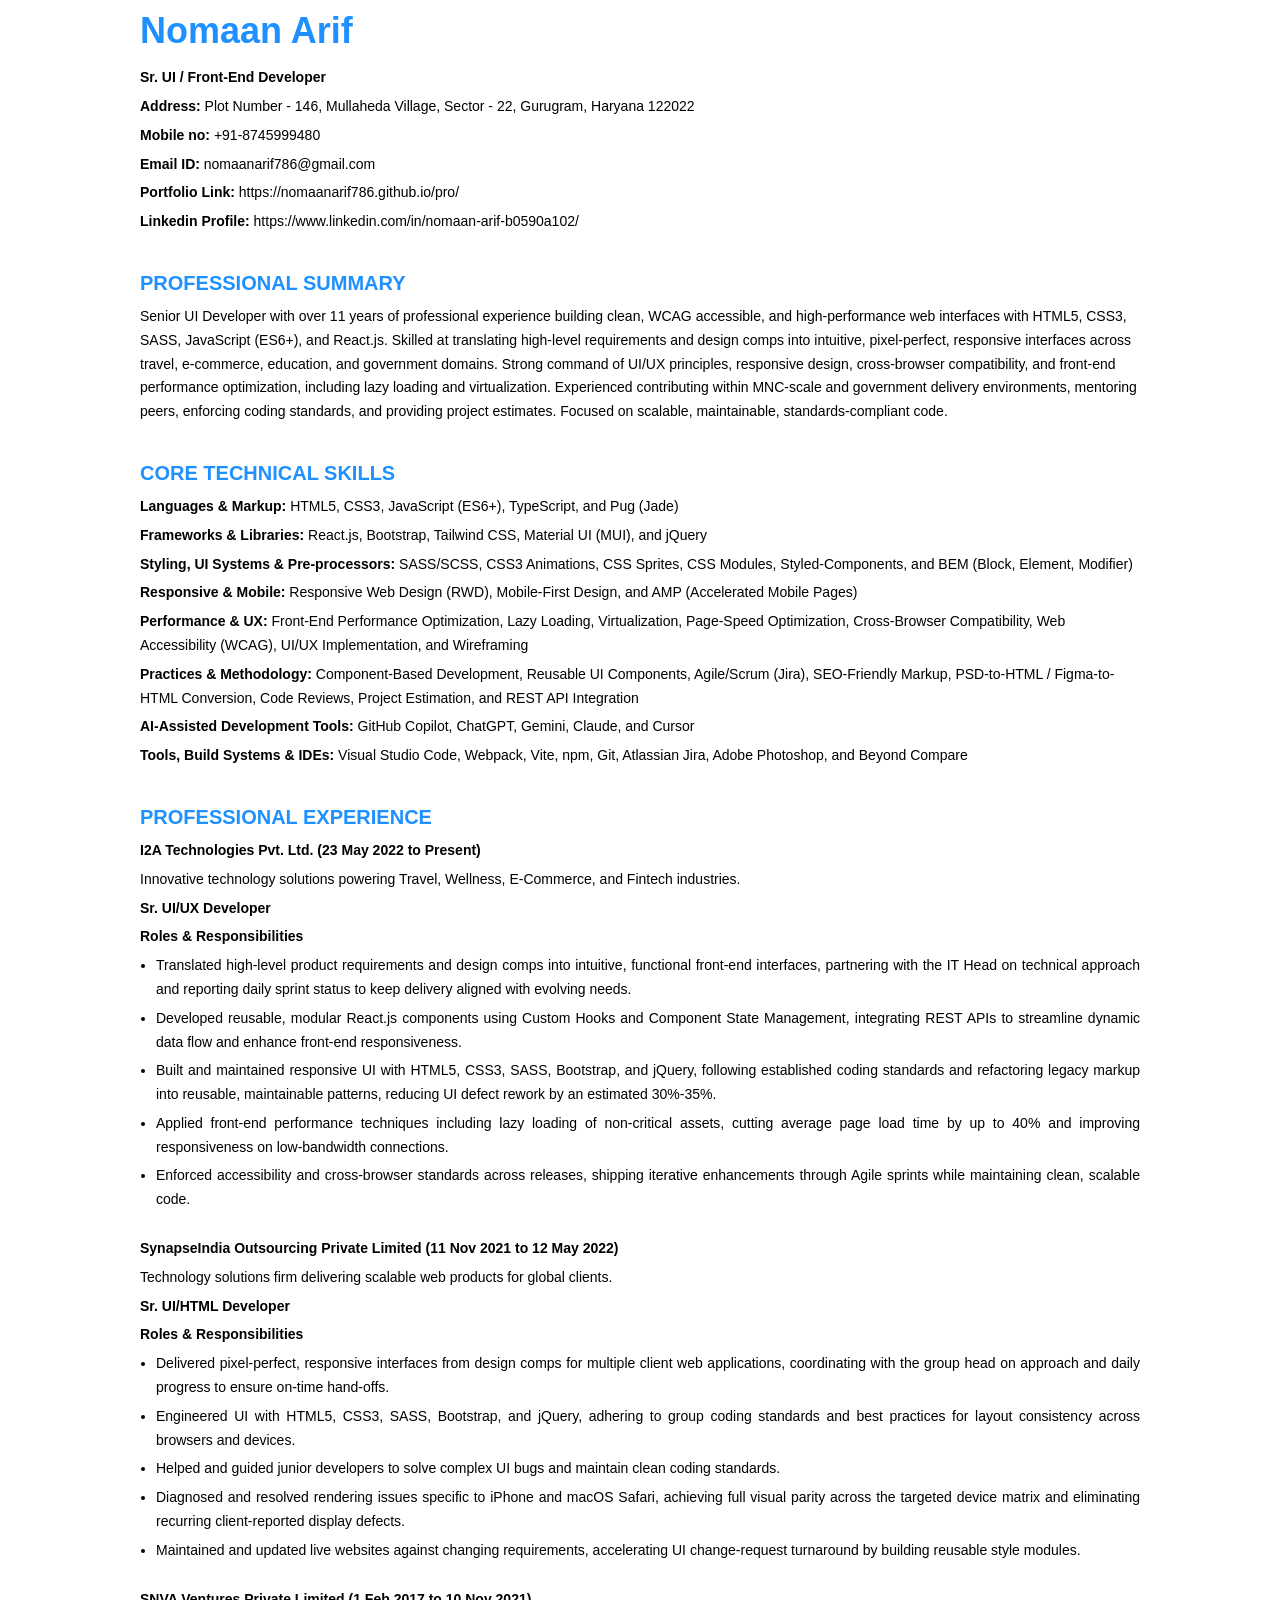
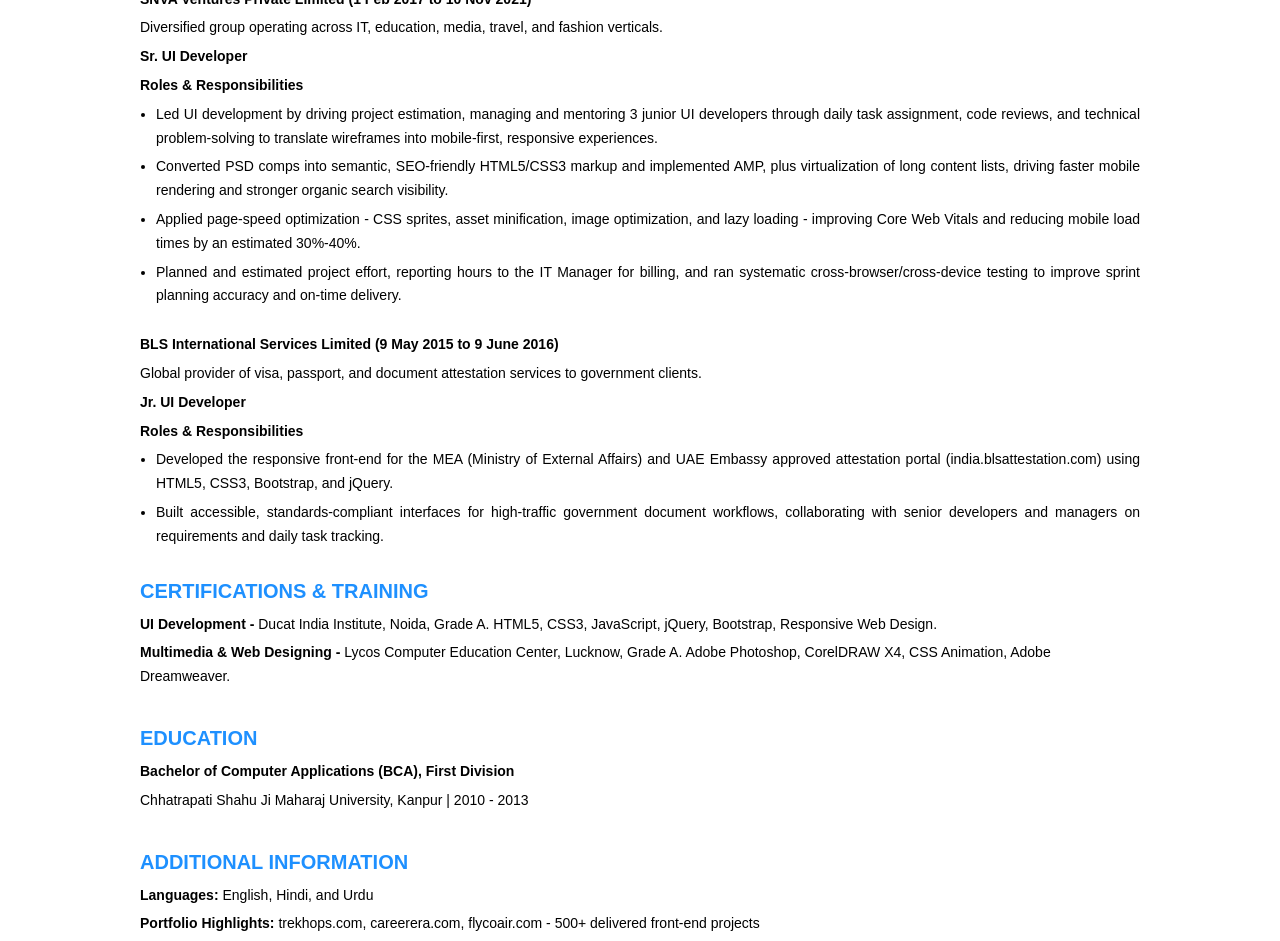
==== commit ba91276a: "new" ====
--- a/index.html
+++ b/index.html
@@ -26,11 +26,12 @@
     
     <p class="head1">CORE TECHNICAL SKILLS</p>
     <p><b>Languages & Markup:</b> HTML5, CSS3, JavaScript (ES6+), TypeScript, and Pug (Jade)</p>
-    <p><b>Frameworks & Libraries:</b> React.js, Bootstrap, Tailwind CSS, Material UI (MUI), jQuery and REST API Integration</p>
+    <p><b>Frameworks & Libraries:</b> React.js, Bootstrap, Tailwind CSS, Material UI (MUI), and jQuery</p>
     <p><b>Styling, UI Systems & Pre-processors:</b> SASS/SCSS, CSS3 Animations, CSS Sprites, CSS Modules, Styled-Components, and BEM (Block, Element, Modifier)</p>
     <p><b>Responsive & Mobile:</b> Responsive Web Design (RWD), Mobile-First Design, and AMP (Accelerated Mobile Pages)</p>
     <p><b>Performance & UX:</b> Front-End Performance Optimization, Lazy Loading, Virtualization, Page-Speed Optimization, Cross-Browser Compatibility, Web Accessibility (WCAG), UI/UX Implementation, and Wireframing</p>
-    <p><b>Practices & Methodology:</b> Component-Based Development, Reusable UI Components, Agile/Scrum (Jira), SEO-Friendly Markup, PSD-to-HTML / Figma-to-HTML Conversion, Code Reviews, Project Estimation</p>
+    <p><b>Practices & Methodology:</b> Component-Based Development, Reusable UI Components, Agile/Scrum (Jira), SEO-Friendly Markup, PSD-to-HTML / Figma-to-HTML Conversion, Code Reviews, Project Estimation, and REST API Integration</p>
+    <p><b>AI-Assisted Development Tools:</b> GitHub Copilot, ChatGPT, Gemini, Claude, and Cursor</p>
     <p class="m_b_30"><b>Tools, Build Systems & IDEs:</b> Visual Studio Code, Webpack, Vite, npm, Git, Atlassian Jira, Adobe Photoshop, and Beyond Compare</p>
     
     
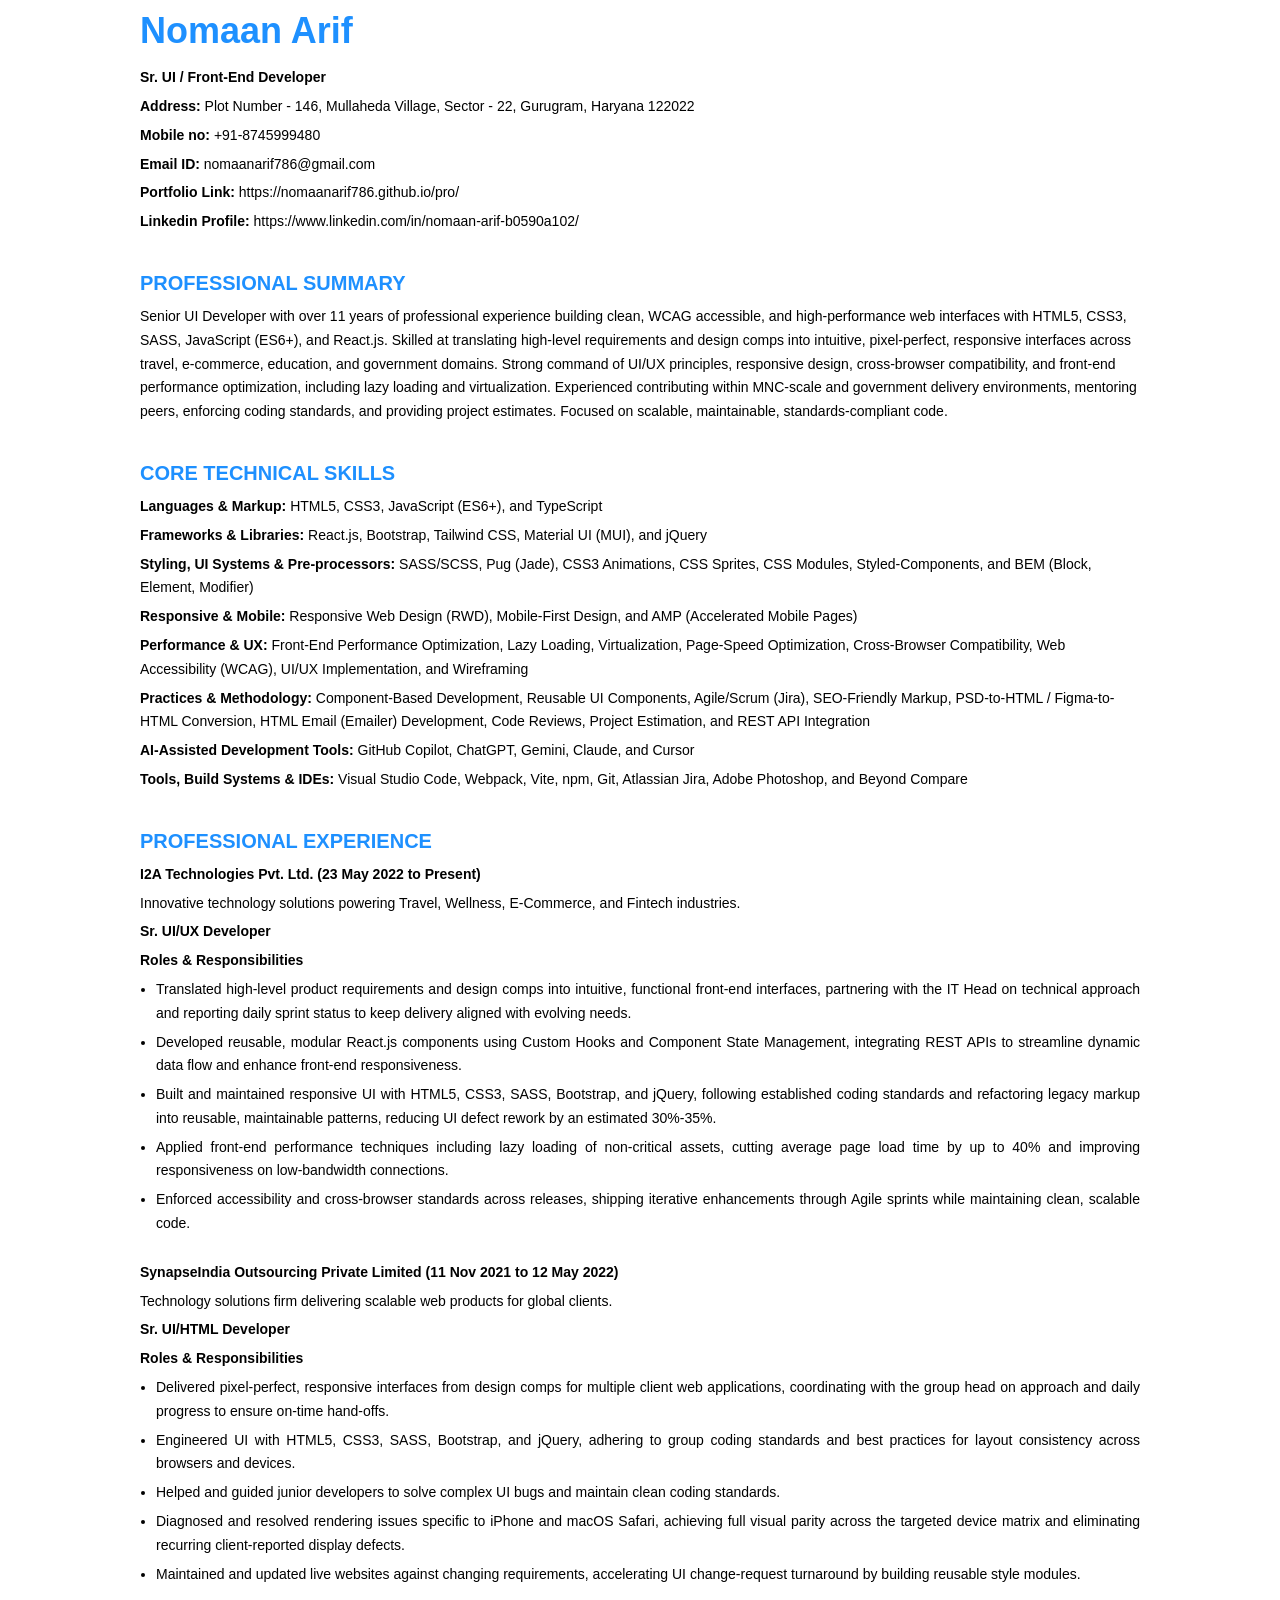
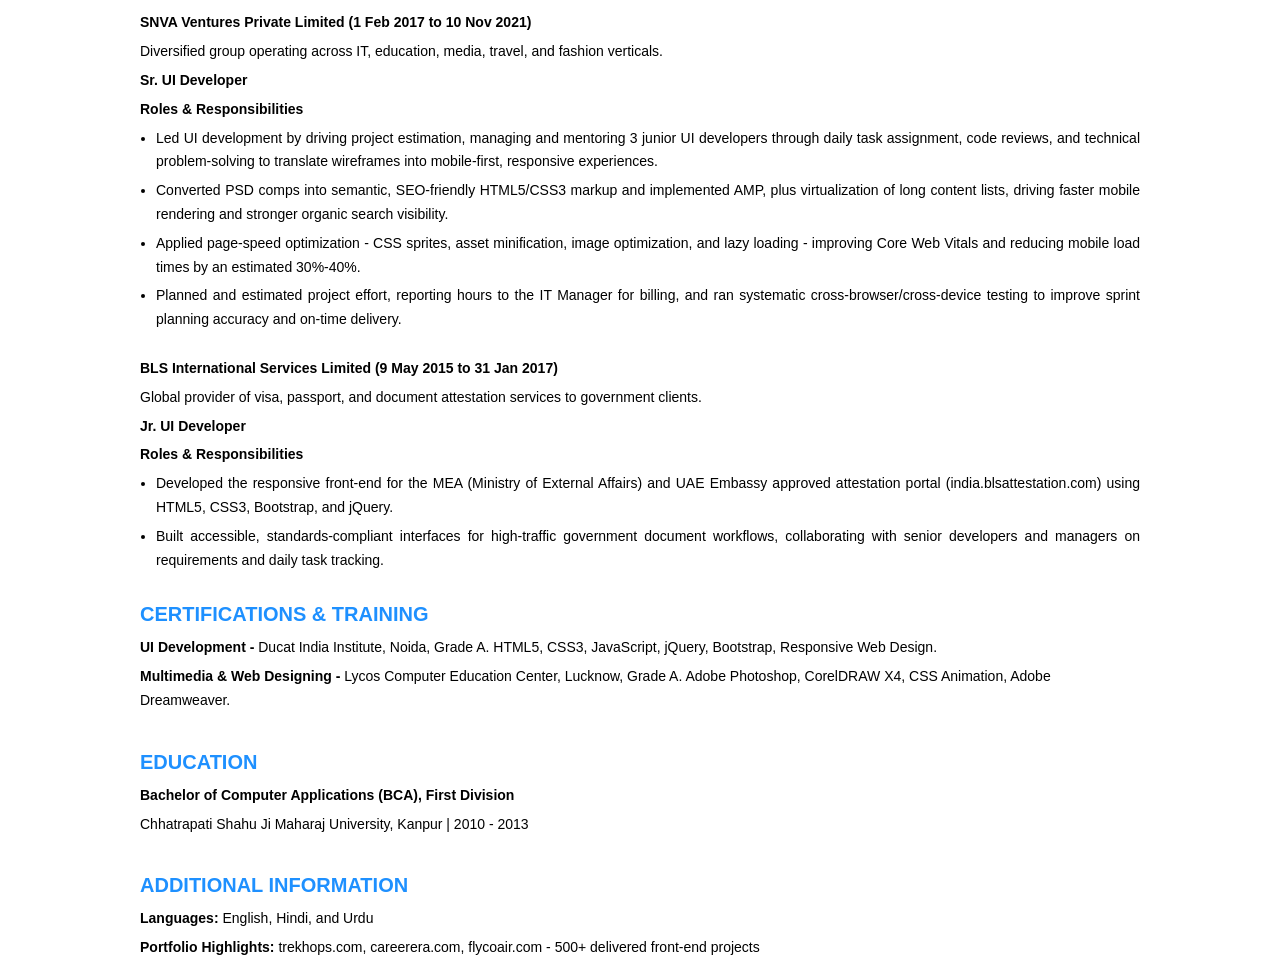
==== commit dc72a987: "New" ====
--- a/index.html
+++ b/index.html
@@ -25,12 +25,12 @@
     
     
     <p class="head1">CORE TECHNICAL SKILLS</p>
-    <p><b>Languages & Markup:</b> HTML5, CSS3, JavaScript (ES6+), TypeScript, and Pug (Jade)</p>
+    <p><b>Languages & Markup:</b> HTML5, CSS3, JavaScript (ES6+), and TypeScript</p>
     <p><b>Frameworks & Libraries:</b> React.js, Bootstrap, Tailwind CSS, Material UI (MUI), and jQuery</p>
-    <p><b>Styling, UI Systems & Pre-processors:</b> SASS/SCSS, CSS3 Animations, CSS Sprites, CSS Modules, Styled-Components, and BEM (Block, Element, Modifier)</p>
+    <p><b>Styling, UI Systems & Pre-processors:</b> SASS/SCSS, Pug (Jade), CSS3 Animations, CSS Sprites, CSS Modules, Styled-Components, and BEM (Block, Element, Modifier)</p>
     <p><b>Responsive & Mobile:</b> Responsive Web Design (RWD), Mobile-First Design, and AMP (Accelerated Mobile Pages)</p>
     <p><b>Performance & UX:</b> Front-End Performance Optimization, Lazy Loading, Virtualization, Page-Speed Optimization, Cross-Browser Compatibility, Web Accessibility (WCAG), UI/UX Implementation, and Wireframing</p>
-    <p><b>Practices & Methodology:</b> Component-Based Development, Reusable UI Components, Agile/Scrum (Jira), SEO-Friendly Markup, PSD-to-HTML / Figma-to-HTML Conversion, Code Reviews, Project Estimation, and REST API Integration</p>
+    <p><b>Practices & Methodology:</b> Component-Based Development, Reusable UI Components, Agile/Scrum (Jira), SEO-Friendly Markup, PSD-to-HTML / Figma-to-HTML Conversion, HTML Email (Emailer) Development, Code Reviews, Project Estimation, and REST API Integration</p>
     <p><b>AI-Assisted Development Tools:</b> GitHub Copilot, ChatGPT, Gemini, Claude, and Cursor</p>
     <p class="m_b_30"><b>Tools, Build Systems & IDEs:</b> Visual Studio Code, Webpack, Vite, npm, Git, Atlassian Jira, Adobe Photoshop, and Beyond Compare</p>
     
@@ -76,7 +76,7 @@
                 <li>Planned and estimated project effort, reporting hours to the IT Manager for billing, and ran systematic cross-browser/cross-device testing to improve sprint planning accuracy and on-time delivery.</li>
             </ul>
         </div><!--full_width-->
-        <p class="bullet"><strong>BLS International Services Limited (9 May 2015 to 9 June 2016)</strong></p>
+        <p class="bullet"><strong>BLS International Services Limited (9 May 2015 to 31 Jan 2017)</strong></p>
         <p>Global provider of visa, passport, and document attestation services to government clients.</p>
         <p><strong>Jr. UI Developer</strong></p>
         <p><strong>Roles & Responsibilities</strong></p>
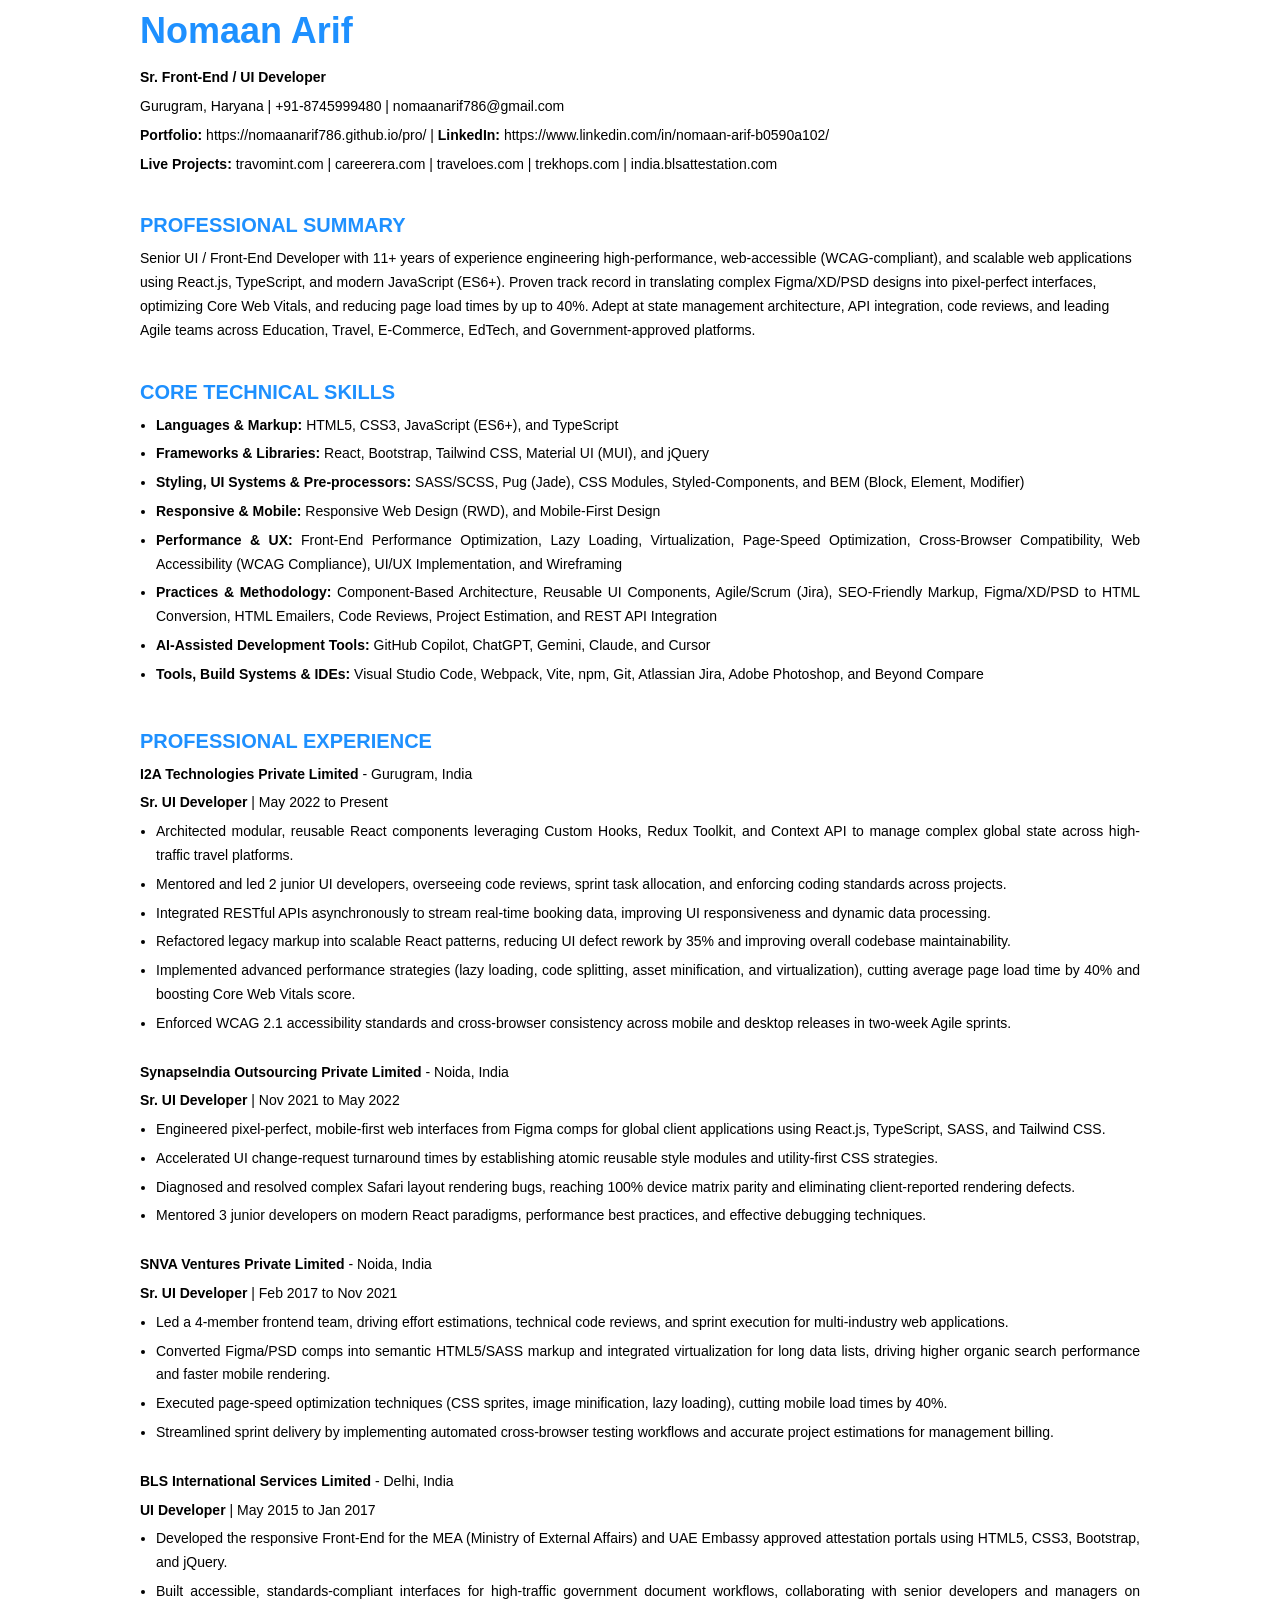
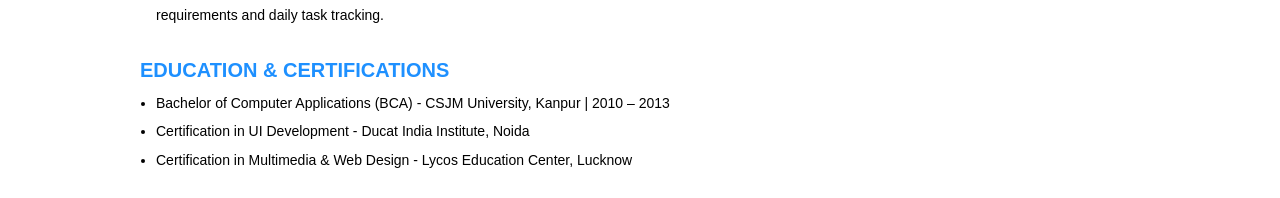
==== commit 47690996: "new" ====
--- a/index.html
+++ b/index.html
@@ -1,108 +1,97 @@
+
 <!DOCTYPE html>
 <html>
 <head>
     <meta http-equiv="Content-Type" content="text/html; charset=UTF-8">
-    <title>cv_of_NomaanArif</title>
+    <title>Resume</title>
     <link rel="stylesheet" href="style.css" type="text/css">
 </head>
 <body>
 <div class="main">
     <p class="head">Nomaan Arif</p>
-    <p><b>Sr. UI / Front-End Developer</b></p>
-    <p class="email_no"><strong>Address:</strong> Plot Number - 146, Mullaheda Village, Sector - 22, Gurugram, Haryana 122022</p>
-    <p class="email_no"><strong>Mobile no:</strong> <a href="tel:+918745999480" target="_blank">+91-8745999480</a></p>
-    <p class="email_no"><strong>Email ID:</strong> <a href="mailto:nomaanarif786@gmail.com" target="_blank">nomaanarif786@gmail.com</a></p>
-    <p><strong>Portfolio Link:</strong> <a href="https://nomaanarif786.github.io/pro/" target="_blank">https://nomaanarif786.github.io/pro/</a></p>
-    <p class="m_b_30"><strong>Linkedin Profile:</strong> <a href="https://www.linkedin.com/in/nomaan-arif-b0590a102/" target="_blank">https://www.linkedin.com/in/nomaan-arif-b0590a102/</a></p>
+    <p><b>Sr. Front-End / UI Developer</b></p>
+    <p class="email_no">Gurugram, Haryana | <a href="tel:+918745999480" target="_blank">+91-8745999480</a> | <a href="mailto:nomaanarif786@gmail.com" target="_blank">nomaanarif786@gmail.com</a></p>
+    <p><strong>Portfolio:</strong> <a href="https://nomaanarif786.github.io/pro/" target="_blank">https://nomaanarif786.github.io/pro/</a> | <strong>LinkedIn:</strong> <a href="https://www.linkedin.com/in/nomaan-arif-b0590a102/" target="_blank">https://www.linkedin.com/in/nomaan-arif-b0590a102/</a></p>
+    <p class="m_b_30"><strong>Live Projects:</strong> <a href="https://www.travomint.com" target="_blank">travomint.com</a> | <a href="https://www.careerera.com/" target="_blank">careerera.com</a> | <a href="http://traveloes.com/" target="_blank">traveloes.com</a> | <a href="https://trekhops.com" target="_blank">trekhops.com</a> | <a href="https://india.blsattestation.com/" target="_blank">india.blsattestation.com</a></p>
     <!-- <img src="images/dp.jpg" class="dp" />
     <hr> -->
     
     
     
     <p class="head1">PROFESSIONAL SUMMARY</p>
-    <p class="m_b_30">Senior UI Developer with <span id="year"></span> of professional experience building clean, WCAG accessible, and high-performance web interfaces with HTML5, CSS3, SASS, JavaScript (ES6+), and React.js. Skilled at translating high-level requirements and design comps into intuitive, pixel-perfect, responsive interfaces across travel, e-commerce, education, and government domains. Strong command of UI/UX principles, responsive design, cross-browser compatibility, and front-end performance optimization, including lazy loading and virtualization. Experienced contributing within MNC-scale and government delivery environments, mentoring peers, enforcing coding standards, and providing project estimates. Focused on scalable, maintainable, standards-compliant code.</p>
+    <p class="m_b_30">Senior UI / Front-End Developer with 11+ years of experience engineering high-performance, web-accessible (WCAG-compliant), and scalable web applications using React.js, TypeScript, and modern JavaScript (ES6+). Proven track record in translating complex Figma/XD/PSD designs into pixel-perfect interfaces, optimizing Core Web Vitals, and reducing page load times by up to 40%. Adept at state management architecture, API integration, code reviews, and leading Agile teams across Education, Travel, E-Commerce, EdTech, and Government-approved platforms.</p>
     
     
     
     <p class="head1">CORE TECHNICAL SKILLS</p>
-    <p><b>Languages & Markup:</b> HTML5, CSS3, JavaScript (ES6+), and TypeScript</p>
-    <p><b>Frameworks & Libraries:</b> React.js, Bootstrap, Tailwind CSS, Material UI (MUI), and jQuery</p>
-    <p><b>Styling, UI Systems & Pre-processors:</b> SASS/SCSS, Pug (Jade), CSS3 Animations, CSS Sprites, CSS Modules, Styled-Components, and BEM (Block, Element, Modifier)</p>
-    <p><b>Responsive & Mobile:</b> Responsive Web Design (RWD), Mobile-First Design, and AMP (Accelerated Mobile Pages)</p>
-    <p><b>Performance & UX:</b> Front-End Performance Optimization, Lazy Loading, Virtualization, Page-Speed Optimization, Cross-Browser Compatibility, Web Accessibility (WCAG), UI/UX Implementation, and Wireframing</p>
-    <p><b>Practices & Methodology:</b> Component-Based Development, Reusable UI Components, Agile/Scrum (Jira), SEO-Friendly Markup, PSD-to-HTML / Figma-to-HTML Conversion, HTML Email (Emailer) Development, Code Reviews, Project Estimation, and REST API Integration</p>
-    <p><b>AI-Assisted Development Tools:</b> GitHub Copilot, ChatGPT, Gemini, Claude, and Cursor</p>
-    <p class="m_b_30"><b>Tools, Build Systems & IDEs:</b> Visual Studio Code, Webpack, Vite, npm, Git, Atlassian Jira, Adobe Photoshop, and Beyond Compare</p>
+    <ul class="unorder m_b_30">
+        <li><b>Languages & Markup:</b> HTML5, CSS3, JavaScript (ES6+), and TypeScript</li>
+        <li><b>Frameworks & Libraries:</b> React, Bootstrap, Tailwind CSS, Material UI (MUI), and jQuery</li>
+        <li><b>Styling, UI Systems & Pre-processors:</b> SASS/SCSS, Pug (Jade), CSS Modules, Styled-Components, and BEM (Block, Element, Modifier)</li>
+        <li><b>Responsive & Mobile:</b> Responsive Web Design (RWD), and Mobile-First Design</li>
+        <li><b>Performance & UX:</b> Front-End Performance Optimization, Lazy Loading, Virtualization, Page-Speed Optimization, Cross-Browser Compatibility, Web Accessibility (WCAG Compliance), UI/UX Implementation, and Wireframing</li>
+        <li><b>Practices & Methodology:</b> Component-Based Architecture, Reusable UI Components, Agile/Scrum (Jira), SEO-Friendly Markup, Figma/XD/PSD to HTML Conversion, HTML Emailers, Code Reviews, Project Estimation, and REST API Integration</li>
+        <li><b>AI-Assisted Development Tools:</b> GitHub Copilot, ChatGPT, Gemini, Claude, and Cursor</li>
+        <li><b>Tools, Build Systems & IDEs:</b> Visual Studio Code, Webpack, Vite, npm, Git, Atlassian Jira, Adobe Photoshop, and Beyond Compare</li>
+    </ul>
     
     
     <p class="head1">PROFESSIONAL EXPERIENCE</p>
     <div class="full_width">
-        <p class="bullet"><strong>I2A Technologies Pvt. Ltd. (23 May 2022 to Present)</strong></p>
-        <p>Innovative technology solutions powering Travel, Wellness, E-Commerce, and Fintech industries.</p>
-        <p><strong>Sr. UI/UX Developer</strong></p>
-        <p><strong>Roles & Responsibilities</strong></p>
+        <p class="bullet"><strong>I2A Technologies Private Limited</strong> - Gurugram, India</p>
+        <p><strong>Sr. UI Developer</strong> | May 2022 to Present</p>
         <div class="full_width">
             <ul class="unorder m_b">
-                <li>Translated high-level product requirements and design comps into intuitive, functional front-end interfaces, partnering with the IT Head on technical approach and reporting daily sprint status to keep delivery aligned with evolving needs.</li>
-                <li>Developed reusable, modular React.js components using Custom Hooks and Component State Management, integrating REST APIs to streamline dynamic data flow and enhance front-end responsiveness.</li>
-                <li>Built and maintained responsive UI with HTML5, CSS3, SASS, Bootstrap, and jQuery, following established coding standards and refactoring legacy markup into reusable, maintainable patterns, reducing UI defect rework by an estimated 30%-35%.</li>
-                <li>Applied front-end performance techniques including lazy loading of non-critical assets, cutting average page load time by up to 40% and improving responsiveness on low-bandwidth connections.</li>
-                <li>Enforced accessibility and cross-browser standards across releases, shipping iterative enhancements through Agile sprints while maintaining clean, scalable code.</li>
+                <li>Architected modular, reusable React components leveraging Custom Hooks, Redux Toolkit, and Context API to manage complex global state across high-traffic travel platforms.</li>
+                <li>Mentored and led 2 junior UI developers, overseeing code reviews, sprint task allocation, and enforcing coding standards across projects.</li>
+                <li>Integrated RESTful APIs asynchronously to stream real-time booking data, improving UI responsiveness and dynamic data processing.</li>
+                <li>Refactored legacy markup into scalable React patterns, reducing UI defect rework by 35% and improving overall codebase maintainability.</li>
+                <li>Implemented advanced performance strategies (lazy loading, code splitting, asset minification, and virtualization), cutting average page load time by 40% and boosting Core Web Vitals score.</li>
+                <li>Enforced WCAG 2.1 accessibility standards and cross-browser consistency across mobile and desktop releases in two-week Agile sprints.</li>
             </ul>
         </div><!--full_width-->
 
-        <p class="bullet"><strong>SynapseIndia Outsourcing Private Limited (11 Nov 2021 to 12 May 2022)</strong></p>
-        <p>Technology solutions firm delivering scalable web products for global clients.</p>
-        <p><strong>Sr. UI/HTML Developer</strong></p>
-        <p><strong>Roles & Responsibilities</strong></p>
+        <p class="bullet"><strong>SynapseIndia Outsourcing Private Limited</strong> - Noida, India</p>
+        <p><strong>Sr. UI Developer</strong> | Nov 2021 to May 2022</p>
         <div class="full_width">
             <ul class="unorder m_b">
-                <li>Delivered pixel-perfect, responsive interfaces from design comps for multiple client web applications, coordinating with the group head on approach and daily progress to ensure on-time hand-offs.</li>
-                <li>Engineered UI with HTML5, CSS3, SASS, Bootstrap, and jQuery, adhering to group coding standards and best practices for layout consistency across browsers and devices.</li>
-                <li>Helped and guided junior developers to solve complex UI bugs and maintain clean coding standards.</li>
-                <li>Diagnosed and resolved rendering issues specific to iPhone and macOS Safari, achieving full visual parity across the targeted device matrix and eliminating recurring client-reported display defects.</li>
-                <li>Maintained and updated live websites against changing requirements, accelerating UI change-request turnaround by building reusable style modules.</li>
+                <li>Engineered pixel-perfect, mobile-first web interfaces from Figma comps for global client applications using React.js, TypeScript, SASS, and Tailwind CSS.</li>
+                <li>Accelerated UI change-request turnaround times by establishing atomic reusable style modules and utility-first CSS strategies.</li>
+                <li>Diagnosed and resolved complex Safari layout rendering bugs, reaching 100% device matrix parity and eliminating client-reported rendering defects.</li>
+                <li>Mentored 3 junior developers on modern React paradigms, performance best practices, and effective debugging techniques.</li>
             </ul>
         </div><!--full_width-->
-        <p class="bullet"><strong>SNVA Ventures Private Limited (1 Feb 2017 to 10 Nov 2021)</strong></p>
-        <p>Diversified group operating across IT, education, media, travel, and fashion verticals.</p>
-        <p><strong>Sr. UI Developer</strong></p>
-        <p><strong>Roles & Responsibilities</strong></p>
+        <p class="bullet"><strong>SNVA Ventures Private Limited</strong> - Noida, India</p>
+        <p><strong>Sr. UI Developer</strong> | Feb 2017 to Nov 2021</p>
         <div class="full_width">
             <ul class="unorder m_b">
-                <li>Led UI development by driving project estimation, managing and mentoring 3 junior UI developers through daily task assignment, code reviews, and technical problem-solving to translate wireframes into mobile-first, responsive experiences.</li>
-                <li>Converted PSD comps into semantic, SEO-friendly HTML5/CSS3 markup and implemented AMP, plus virtualization of long content lists, driving faster mobile rendering and stronger organic search visibility.</li>
-                <li>Applied page-speed optimization - CSS sprites, asset minification, image optimization, and lazy loading - improving Core Web Vitals and reducing mobile load times by an estimated 30%-40%.</li>
-                <li>Planned and estimated project effort, reporting hours to the IT Manager for billing, and ran systematic cross-browser/cross-device testing to improve sprint planning accuracy and on-time delivery.</li>
+                <li>Led a 4-member frontend team, driving effort estimations, technical code reviews, and sprint execution for multi-industry web applications.</li>
+                <li>Converted Figma/PSD comps into semantic HTML5/SASS markup and integrated virtualization for long data lists, driving higher organic search performance and faster mobile rendering.</li>
+                <li>Executed page-speed optimization techniques (CSS sprites, image minification, lazy loading), cutting mobile load times by 40%.</li>
+                <li>Streamlined sprint delivery by implementing automated cross-browser testing workflows and accurate project estimations for management billing.</li>
             </ul>
         </div><!--full_width-->
-        <p class="bullet"><strong>BLS International Services Limited (9 May 2015 to 31 Jan 2017)</strong></p>
-        <p>Global provider of visa, passport, and document attestation services to government clients.</p>
-        <p><strong>Jr. UI Developer</strong></p>
-        <p><strong>Roles & Responsibilities</strong></p>
+        <p class="bullet"><strong>BLS International Services Limited</strong> - Delhi, India</p>
+        <p><strong>UI Developer</strong> | May 2015 to Jan 2017</p>
         <div class="full_width">
             <ul class="unorder">
-                <li>Developed the responsive front-end for the MEA (Ministry of External Affairs) and UAE Embassy approved attestation portal (india.blsattestation.com) using HTML5, CSS3, Bootstrap, and jQuery.</li>
+                <li>Developed the responsive Front-End for the MEA (Ministry of External Affairs) and UAE Embassy approved attestation portals using HTML5, CSS3, Bootstrap, and jQuery.</li>
                 <li>Built accessible, standards-compliant interfaces for high-traffic government document workflows, collaborating with senior developers and managers on requirements and daily task tracking.</li>
             </ul>
         </div><!--full_width-->
     </div><!--full_width-->
 
 
-    <p class="head1">CERTIFICATIONS & TRAINING</p>
-    <p><b>UI Development -</b> Ducat India Institute, Noida, Grade A. HTML5, CSS3, JavaScript, jQuery, Bootstrap, Responsive Web Design.</p>
-    <p class="m_b_30"><b>Multimedia & Web Designing -</b> Lycos Computer Education Center, Lucknow, Grade A. Adobe Photoshop, CorelDRAW X4, CSS Animation, Adobe Dreamweaver.</p>
-    
-    
-    <p class="head1">EDUCATION</p>
-    <p><b>Bachelor of Computer Applications (BCA), First Division</b></p>
-    <p class="m_b_30">Chhatrapati Shahu Ji Maharaj University, Kanpur | 2010 - 2013</p>
+    <p class="head1">EDUCATION & CERTIFICATIONS</p>
+    <ul class="unorder">
+        <li>Bachelor of Computer Applications (BCA) - CSJM University, Kanpur | 2010 – 2013</li>
+        <li>Certification in UI Development - Ducat India Institute, Noida</li>
+        <li>Certification in Multimedia & Web Design - Lycos Education Center, Lucknow</li>
+    </ul>
     
     
     
-    <p class="head1">ADDITIONAL INFORMATION</p>
-    <p><strong>Languages:</strong> English, Hindi, and Urdu</p>
-    <p><strong>Portfolio Highlights:</strong> <a href="https://trekhops.com" target="_blank">trekhops.com</a>, <a href="https://careerera.com" target="_blank">careerera.com</a>, <a href="https://flycoair.com" target="_blank">flycoair.com</a> - 500+ delivered front-end projects</p>
+    
     
 
     
--- a/style.css
+++ b/style.css
@@ -21,7 +21,7 @@
 div.full_width{width:100%;float:left;padding-left:0;}
 div.full_width div.full_width{padding-left:0;}
 ul.unorder > li{width:100%;float:left;list-style: disc;margin-bottom: 5px;text-align: justify;}
-.m_b_30{margin-bottom: 32px;}
+.m_b_30{margin-bottom: 32px !important;}
 .m_b_0{margin-bottom: 0;}
 ol.order.m_b{margin-bottom: 5px;}
 ul.order.m_b{margin-bottom: 5px;}
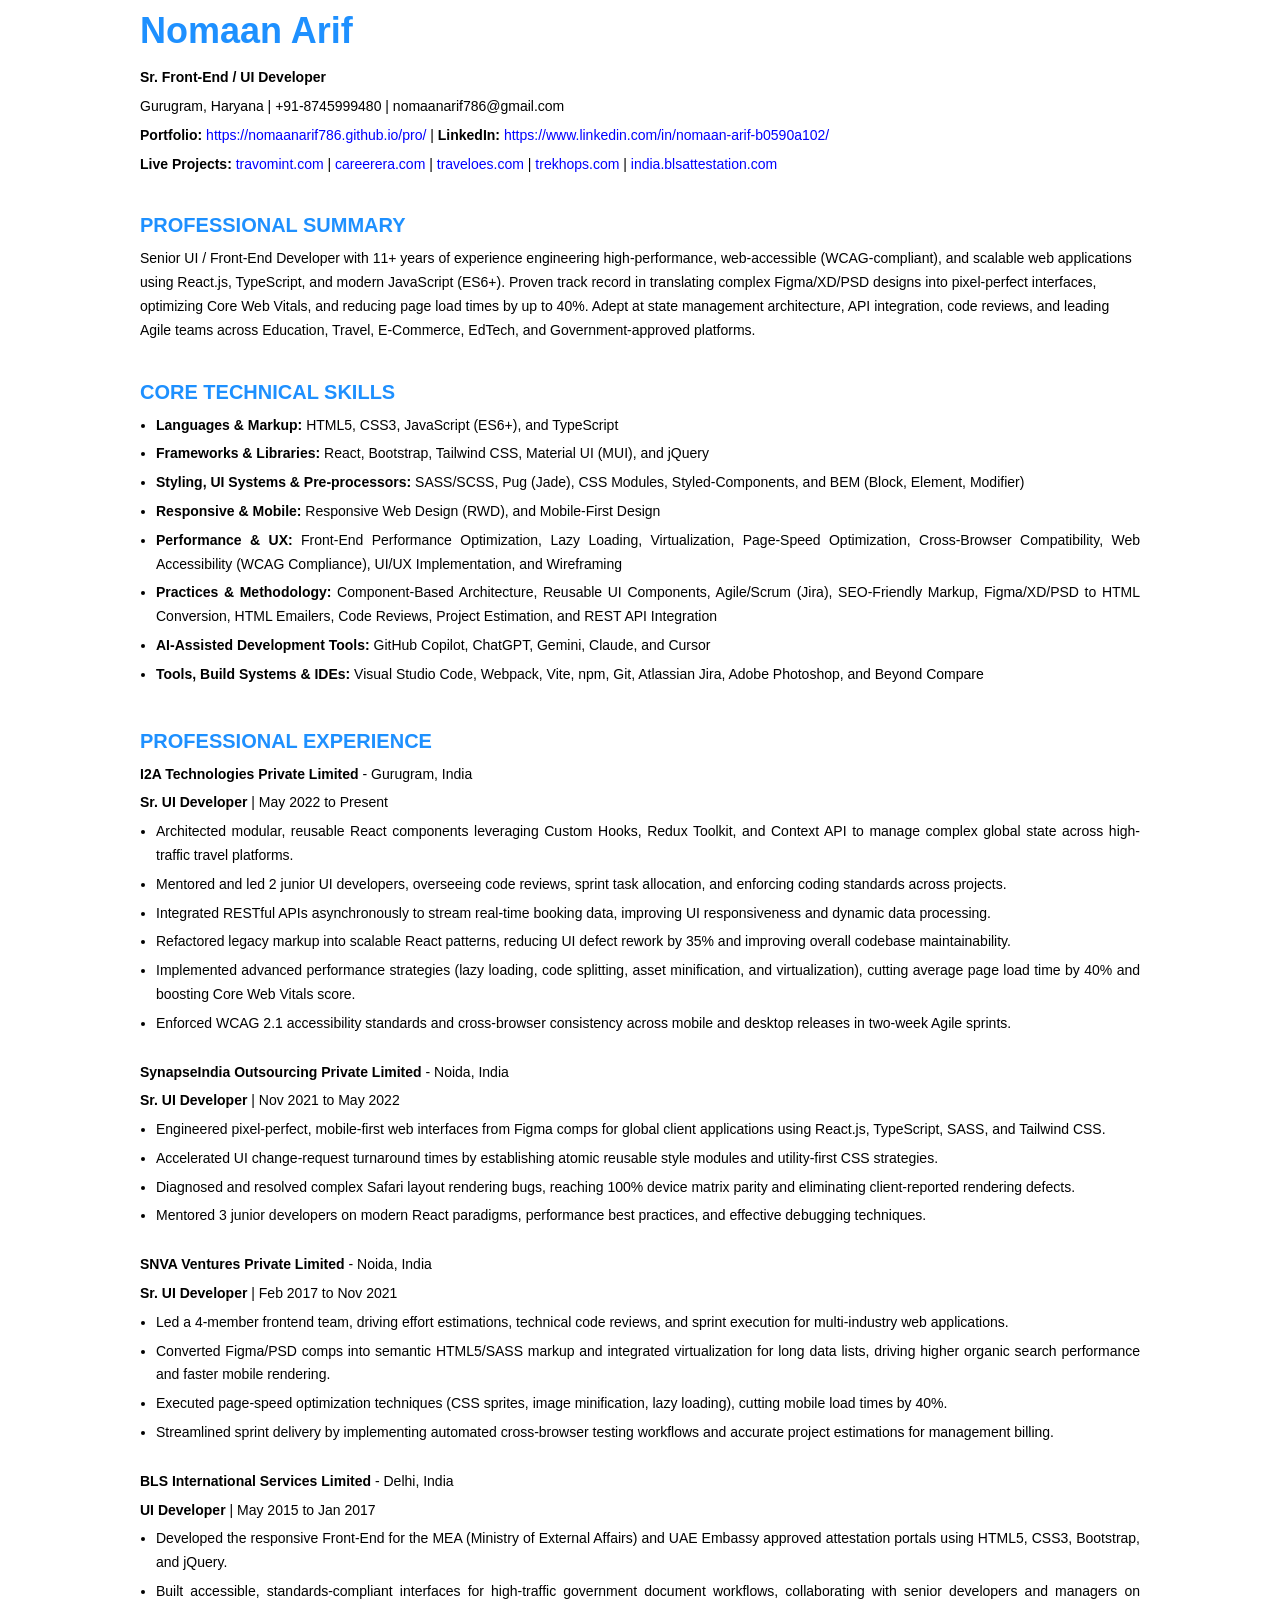
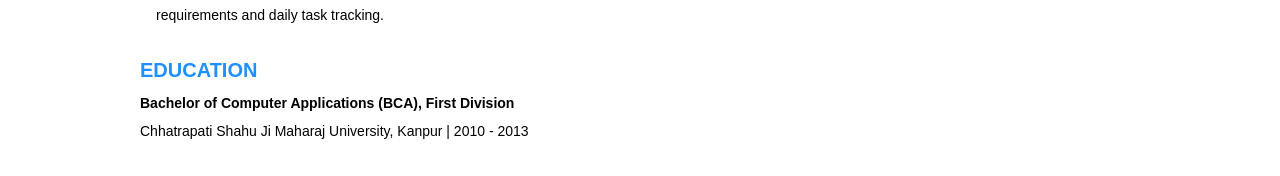
==== commit d7e086e7: "new" ====
--- a/index.html
+++ b/index.html
@@ -82,12 +82,14 @@
     </div><!--full_width-->
 
 
-    <p class="head1">EDUCATION & CERTIFICATIONS</p>
-    <ul class="unorder">
-        <li>Bachelor of Computer Applications (BCA) - CSJM University, Kanpur | 2010 – 2013</li>
-        <li>Certification in UI Development - Ducat India Institute, Noida</li>
-        <li>Certification in Multimedia & Web Design - Lycos Education Center, Lucknow</li>
-    </ul>
+    <!-- <p class="head1">CERTIFICATIONS & TRAINING</p>
+    <p><b>UI Development -</b> Ducat India Institute, Noida, Grade A.</p>
+    <p class="m_b_30"><b>Multimedia & Web Designing -</b> Lycos Computer Education Center, Lucknow, Grade A.</p> -->
+    
+    
+    <p class="head1">EDUCATION</p>
+    <p><b>Bachelor of Computer Applications (BCA), First Division</b></p>
+    <p class="m_b_30">Chhatrapati Shahu Ji Maharaj University, Kanpur | 2010 - 2013</p>
     
     
     
--- a/style.css
+++ b/style.css
@@ -5,7 +5,7 @@
 *{padding:0;margin:0;box-sizing:border-box;-webkit-box-sizing:border-box;-moz-box-sizing:border-box;-ms-box-sizing:border-box;-o-box-sizing:border-box;}
 body{font-family:Arial, Helvetica, sans-serif;line-height: 1.7;font-size:14px;color:#000;}
 div.clear{clear:both;}
-a, a:hover, a:active, a:focus{color:#000;text-decoration: none;}
+a, a:hover, a:active, a:focus{color:blue;text-decoration: none;}
 a.color{color:var(--c1);font-weight: bold;}
 /*li::marker{font-weight: bold;}*/
 div.main{width:1000px;margin:auto;position:relative;}
